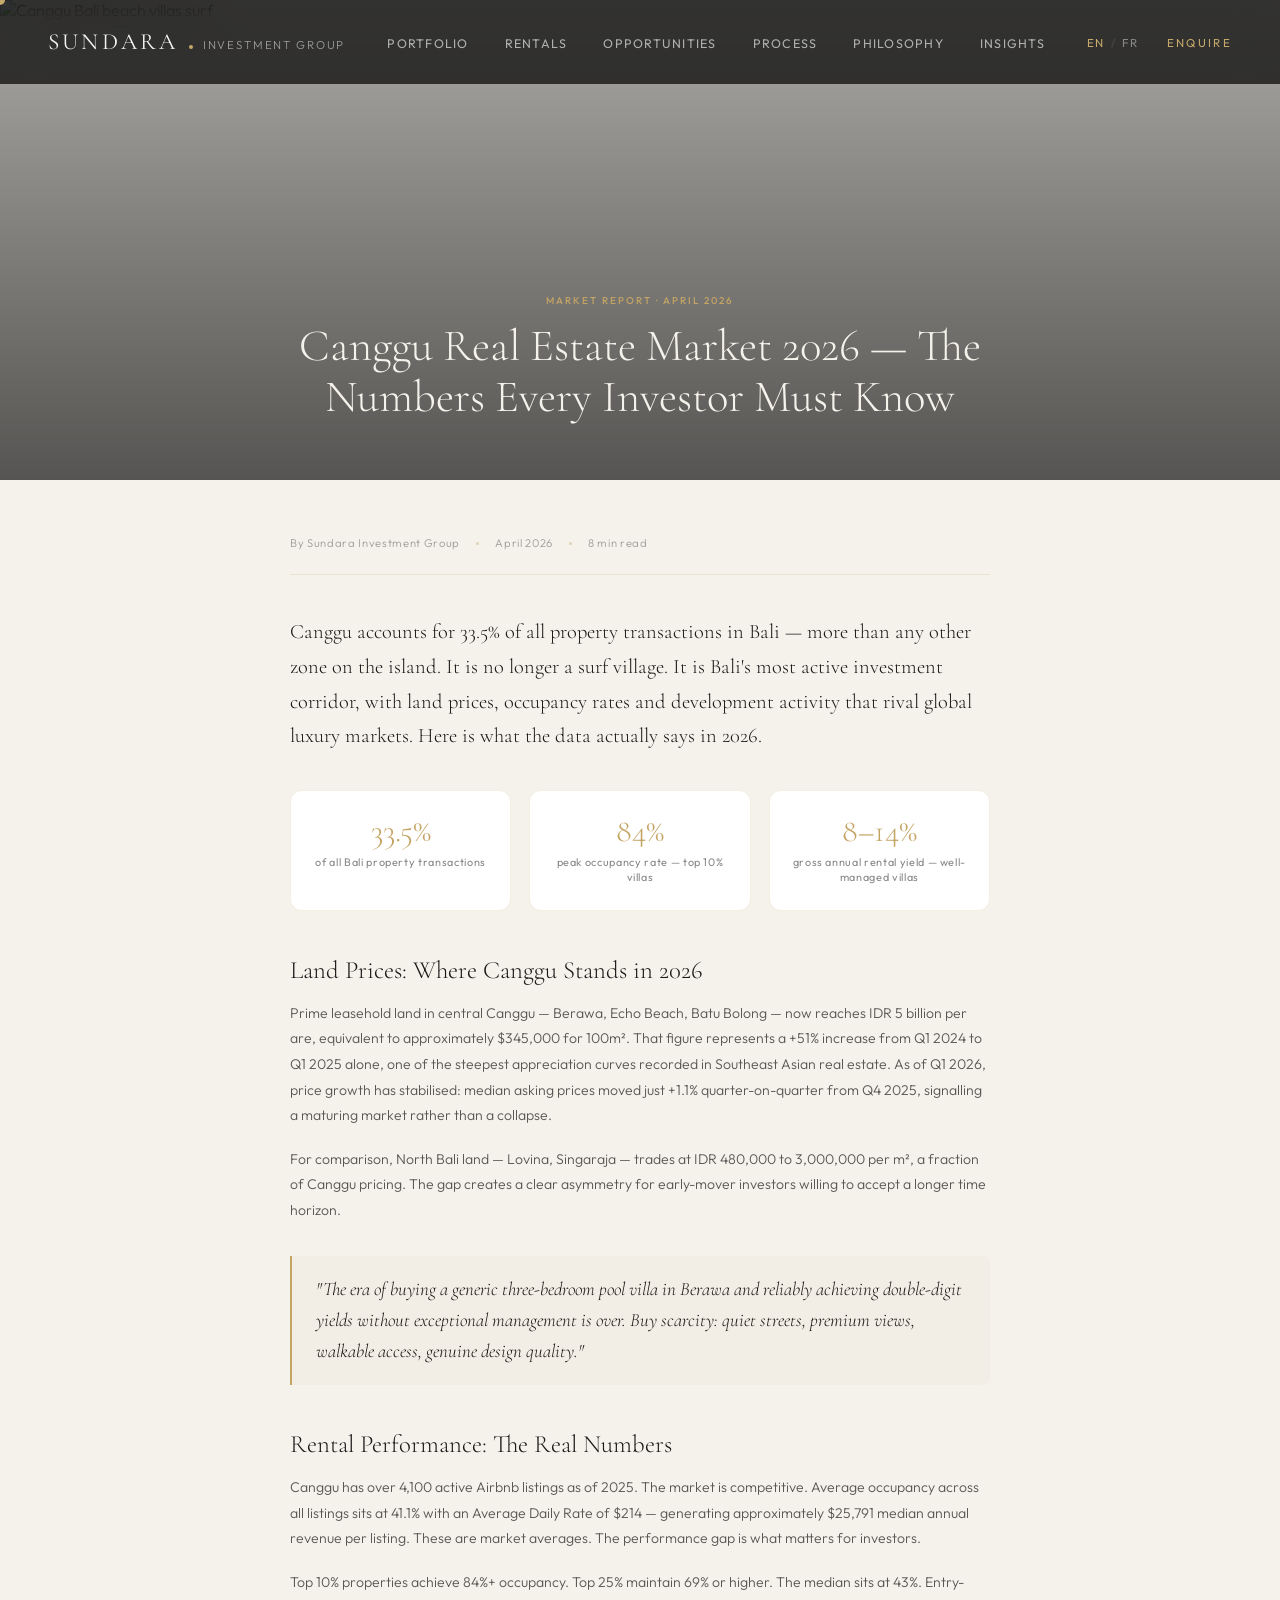
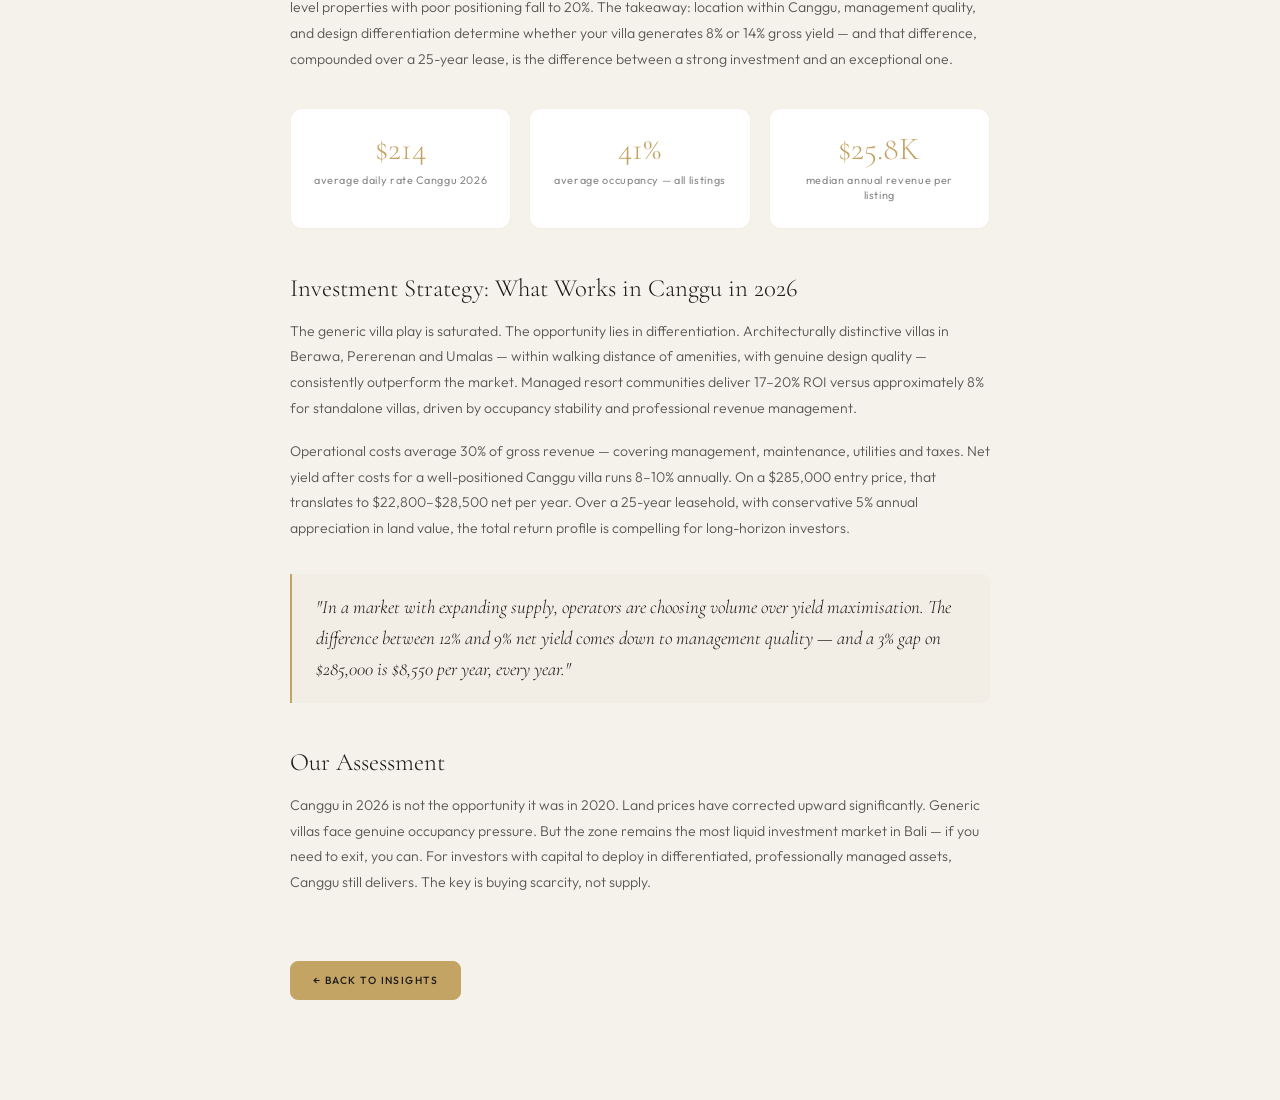
==== blog-canggu-2026.html @ 7e5488ad "feat(blog): add full Canggu 2026 article with real market data, stats and bilingual content" ====
<!DOCTYPE html>
<html lang="en">
<head>
  <meta charset="UTF-8"/>
  <meta name="viewport" content="width=device-width, initial-scale=1.0"/>
  <title>Canggu Real Estate Market 2026 — Sundara Investment Group</title>
  <meta name="description" content="Complete market analysis of Canggu real estate in 2026. Land prices, rental yields, occupancy rates and investment strategy for the most active corridor in Bali."/>
  <meta name="robots" content="index, follow"/>
  <meta property="og:title" content="Canggu Real Estate Market 2026 — Sundara Investment Group"/>
  <meta property="og:description" content="Complete market analysis of Canggu real estate in 2026. Land prices, rental yields, occupancy rates and investment strategy for the most active corridor in Bali."/>
  <meta property="og:type" content="article"/>
  <link rel="preconnect" href="https://fonts.googleapis.com"/>
  <link rel="preconnect" href="https://fonts.gstatic.com" crossorigin/>
  <link href="https://fonts.googleapis.com/css2?family=Cormorant+Garamond:ital,wght@0,300;0,400;0,500;1,300;1,400;1,500&family=Outfit:wght@300;400;500;600&display=swap" rel="stylesheet"/>
  <link rel="stylesheet" href="css/styles.css"/>
  <style>
body { background: #f5f2ec; }
.art-hero { position: relative; height: 480px; overflow: hidden; }
.art-hero img { width: 100%; height: 100%; object-fit: cover; object-position: center 40%; display: block; }
.art-hero-overlay { position: absolute; inset: 0; background: linear-gradient(to bottom, rgba(0,0,0,0.3) 0%, rgba(0,0,0,0.65) 100%); }
.art-hero-content { position: absolute; inset: 0; display: flex; flex-direction: column; align-items: center; justify-content: flex-end; text-align: center; padding: 0 40px 56px; }
.art-tag { font-family: 'Outfit', sans-serif; font-size: 0.62rem; font-weight: 500; letter-spacing: 0.2em; text-transform: uppercase; color: #c4a464; margin-bottom: 14px; }
.art-hero-title { font-family: 'Cormorant Garamond', serif; font-size: clamp(1.8rem, 4vw, 2.8rem); font-weight: 300; color: #f5f2ec; line-height: 1.15; max-width: 800px; }
.art-body { max-width: 780px; margin: 0 auto; padding: 56px 40px 100px; }
.art-meta { display: flex; align-items: center; gap: 16px; margin-bottom: 40px; padding-bottom: 24px; border-bottom: 1px solid rgba(196,164,100,0.2); }
.art-meta span { font-family: 'Outfit', sans-serif; font-size: 0.7rem; color: rgba(26,26,24,0.4); letter-spacing: 0.06em; }
.art-meta i { width: 3px; height: 3px; border-radius: 50%; background: rgba(196,164,100,0.4); display: inline-block; }
.art-intro { font-family: 'Cormorant Garamond', serif; font-size: 1.28rem; font-weight: 300; color: #1a1a18; line-height: 1.7; margin-bottom: 36px; }
.art-h2 { font-family: 'Cormorant Garamond', serif; font-size: 1.55rem; font-weight: 300; color: #1a1a18; margin: 44px 0 16px; }
.art-p { font-family: 'Outfit', sans-serif; font-size: 0.88rem; font-weight: 300; color: rgba(26,26,24,0.72); line-height: 1.82; margin-bottom: 18px; }
.art-stats { display: grid; grid-template-columns: repeat(3, 1fr); gap: 18px; margin: 36px 0; }
.art-stat { background: #fff; border: 1px solid rgba(196,164,100,0.18); border-radius: 12px; padding: 24px 20px; text-align: center; }
.art-stat-num { font-family: 'Cormorant Garamond', serif; font-size: 2rem; font-weight: 300; color: #c4a464; line-height: 1; margin-bottom: 8px; }
.art-stat-label { font-family: 'Outfit', sans-serif; font-size: 0.68rem; font-weight: 400; color: rgba(26,26,24,0.52); letter-spacing: 0.06em; line-height: 1.4; }
.art-quote { border-left: 2px solid #c4a464; padding: 18px 24px; margin: 32px 0; background: rgba(196,164,100,0.05); border-radius: 0 8px 8px 0; }
.art-quote p { font-family: 'Cormorant Garamond', serif; font-size: 1.18rem; font-weight: 300; font-style: italic; color: #1a1a18; line-height: 1.65; margin: 0; }
.art-back { display: inline-flex; align-items: center; gap: 6px; font-family: 'Outfit', sans-serif; font-size: 0.65rem; font-weight: 500; letter-spacing: 0.14em; text-transform: uppercase; color: #1a1a18; background: #c4a464; border: 1.5px solid #c4a464; border-radius: 8px; padding: 12px 22px; text-decoration: none; margin-top: 48px; transition: background 0.28s ease, color 0.28s ease; }
.art-back:hover { background: transparent; color: #c4a464; }
@media (max-width: 640px) {
  .art-hero { height: 360px; }
  .art-body { padding: 36px 20px 80px; }
  .art-stats { grid-template-columns: 1fr; gap: 12px; }
  .art-hero-content { padding: 0 20px 36px; }
}
  </style>
</head>
<body>

<!-- ─── CUSTOM CURSOR ─── -->
<div id="cursor"></div>

<!-- ─── LOADING ─── -->
<div class="vd-loading" id="vdLoading">
  <span class="vd-loading-text">SUNDARA</span>
</div>

<!-- ─── MOBILE MENU ─── -->
<div id="mobile-menu" style="
  display: none;
  position: fixed;
  inset: 0;
  width: 100%;
  height: 100%;
  background: #0d0d0d;
  z-index: 999;
  flex-direction: column;
  justify-content: center;
  align-items: flex-start;
  padding: 40px 32px 48px;
  overflow-y: auto;
">

  <!-- CLOSE BUTTON — top right, always visible -->
  <button onclick="closeMobileMenu()" style="position:fixed;top:18px;right:18px;width:38px;height:38px;border-radius:50%;background:rgba(198,169,107,0.15);border:1px solid rgba(198,169,107,0.4);color:#C6A96B;font-size:20px;cursor:pointer;z-index:1001;display:flex;align-items:center;justify-content:center;">×</button>

  <!-- NAV LINKS -->
  <nav style="
    display: flex;
    flex-direction: column;
    width: 100%;
    margin-top: 40px;
    margin-bottom: 40px;
    gap: 0;
  ">
    <a href="rentals.html" onclick="closeMobileMenu()" style="
      font-family: 'Cormorant Garamond', serif;
      font-size: 28px;
      font-weight: 300;
      color: #F5F5F5;
      text-decoration: none;
      padding: 16px 0;
      border-bottom: 1px solid rgba(255,255,255,0.07);
      display: block;
      transition: color 0.3s, padding-left 0.3s;
    " onmouseover="this.style.color='#C6A96B';this.style.paddingLeft='8px'"
       onmouseout="this.style.color='#F5F5F5';this.style.paddingLeft='0'">
      <span class="lang-en-inline">Portfolio</span><span class="lang-fr-inline">Portfolio</span>
    </a>
    <a href="rentals.html" onclick="closeMobileMenu()" style="font-family:'Cormorant Garamond',serif;font-size:26px;font-weight:300;color:#F5F5F5;text-decoration:none;padding:14px 0;border-bottom:1px solid rgba(255,255,255,0.07);display:block;">
      <span class="lang-en-inline">Rentals</span>
      <span class="lang-fr-inline">Locations</span>
    </a>
    <a href="index.html#why-bali" onclick="closeMobileMenu()" style="
      font-family: 'Cormorant Garamond', serif;
      font-size: 28px;
      font-weight: 300;
      color: #F5F5F5;
      text-decoration: none;
      padding: 16px 0;
      border-bottom: 1px solid rgba(255,255,255,0.07);
      display: block;
    "><span class="lang-en-inline">Opportunities</span><span class="lang-fr-inline">Opportunités</span></a>
    <a href="index.html#process" onclick="closeMobileMenu()" style="
      font-family: 'Cormorant Garamond', serif;
      font-size: 28px;
      font-weight: 300;
      color: #F5F5F5;
      text-decoration: none;
      padding: 16px 0;
      border-bottom: 1px solid rgba(255,255,255,0.07);
      display: block;
    "><span class="lang-en-inline">Process</span><span class="lang-fr-inline">Processus</span></a>
    <a href="index.html#positioning" onclick="closeMobileMenu()" style="
      font-family: 'Cormorant Garamond', serif;
      font-size: 28px;
      font-weight: 300;
      color: #F5F5F5;
      text-decoration: none;
      padding: 16px 0;
      border-bottom: 1px solid rgba(255,255,255,0.07);
      display: block;
    "><span class="lang-en-inline">Philosophy</span><span class="lang-fr-inline">Philosophie</span></a>
    <a href="blog.html" onclick="closeMobileMenu()" style="font-family:'Cormorant Garamond',serif;font-size:28px;font-weight:300;color:#F5F5F5;text-decoration:none;padding:16px 0;border-bottom:1px solid rgba(255,255,255,0.07);display:block;">
      <span class="lang-en-inline">Insights</span>
      <span class="lang-fr-inline">Insights</span>
    </a>
  </nav>

  <!-- LANG TOGGLE -->
  <div style="
    display: flex;
    align-items: center;
    gap: 16px;
    margin-bottom: 28px;
  ">
    <button onclick="setLang('en'); closeMobileMenu();" style="
      background: none;
      border: none;
      font-family: 'Outfit', sans-serif;
      font-size: 11px;
      font-weight: 500;
      letter-spacing: 0.2em;
      text-transform: uppercase;
      color: #C6A96B;
      cursor: pointer;
      padding: 4px 0;
    ">EN</button>
    <span style="color:rgba(255,255,255,0.15);font-size:11px">/</span>
    <button onclick="setLang('fr'); closeMobileMenu();" style="
      background: none;
      border: none;
      font-family: 'Outfit', sans-serif;
      font-size: 11px;
      font-weight: 500;
      letter-spacing: 0.2em;
      text-transform: uppercase;
      color: rgba(255,255,255,0.35);
      cursor: pointer;
      padding: 4px 0;
    ">FR</button>
  </div>

  <!-- ENQUIRE CTA -->
  <a href="contact.html" onclick="closeMobileMenu()" style="
    display: inline-block;
    font-family: 'Outfit', sans-serif;
    font-size: 10px;
    font-weight: 500;
    letter-spacing: 0.22em;
    text-transform: uppercase;
    color: #131313;
    background: #C6A96B;
    padding: 15px 32px;
    text-decoration: none;
    border-radius: 6px;
    transition: background 0.3s;
  "><span class="lang-en-inline">Enquire →</span><span class="lang-fr-inline">Contact →</span></a>

</div>

<!-- ═══════════════════════════════════════
   NAV
═══════════════════════════════════════ -->
<header id="nav" role="banner">
  <div class="container">
    <div class="nav-inner">
      <!-- Logo -->
      <a href="index.html" class="nav-logo" aria-label="Sundara Investment Group">
        <span class="nav-logo-name">SUNDARA</span>
        <span class="nav-logo-dot" aria-hidden="true"></span>
        <span class="nav-logo-sub">Investment Group</span>
      </a>

      <!-- Center links -->
      <ul class="nav-links" role="list">
        <li><a href="rentals.html"><span class="lang-en-inline">Portfolio</span><span class="lang-fr-inline">Portfolio</span></a></li>
        <li><a href="rentals.html"><span class="lang-en-inline">Rentals</span><span class="lang-fr-inline">Locations</span></a></li>
        <li><a href="index.html#why-bali"><span class="lang-en-inline">Opportunities</span><span class="lang-fr-inline">Opportunités</span></a></li>
        <li><a href="index.html#process"><span class="lang-en-inline">Process</span><span class="lang-fr-inline">Processus</span></a></li>
        <li><a href="index.html#positioning"><span class="lang-en-inline">Philosophy</span><span class="lang-fr-inline">Philosophie</span></a></li>
        <li><a href="blog.html"><span class="lang-en-inline">Insights</span><span class="lang-fr-inline">Insights</span></a></li>
      </ul>

      <!-- Right side -->
      <div class="nav-right">
        <button class="nav-lang" id="langToggle" onclick="toggleLang()" aria-label="Toggle language">
          <span class="active-lang" id="langEN">EN</span>
          <span style="opacity:0.3">/</span>
          <span id="langFR">FR</span>
        </button>
        <a href="contact.html" class="nav-cta">
          <span class="lang-en-inline">Enquire</span>
          <span class="lang-fr-inline">Contact</span>
        </a>
        <button class="nav-hamburger" id="hamburger" onclick="openMobileMenu()" aria-label="Open menu" aria-expanded="false">
          <span></span><span></span><span></span>
        </button>
      </div>
    </div>
  </div>
</header>

<!-- ─── ARTICLE CONTENT ─── -->
<div class="art-hero">
  <img src="https://images.unsplash.com/photo-1555400038-63f5ba517a47?w=1400&q=85" alt="Canggu Bali beach villas surf" loading="eager">
  <div class="art-hero-overlay"></div>
  <div class="art-hero-content">
    <p class="art-tag"><span class="lang-en-inline">Market Report · April 2026</span><span class="lang-fr-inline">Rapport de Marché · Avril 2026</span></p>
    <h1 class="art-hero-title">
      <span class="lang-en-inline">Canggu Real Estate Market 2026 — The Numbers Every Investor Must Know</span>
      <span class="lang-fr-inline">Marché Immobilier de Canggu 2026 — Les Chiffres Clés pour Investir</span>
    </h1>
  </div>
</div>

<div class="art-body">

  <div class="art-meta">
    <span><span class="lang-en-inline">By Sundara Investment Group</span><span class="lang-fr-inline">Par Sundara Investment Group</span></span>
    <i></i>
    <span><span class="lang-en-inline">April 2026</span><span class="lang-fr-inline">Avril 2026</span></span>
    <i></i>
    <span><span class="lang-en-inline">8 min read</span><span class="lang-fr-inline">8 min de lecture</span></span>
  </div>

  <p class="art-intro">
    <span class="lang-en-inline">Canggu accounts for 33.5% of all property transactions in Bali — more than any other zone on the island. It is no longer a surf village. It is Bali's most active investment corridor, with land prices, occupancy rates and development activity that rival global luxury markets. Here is what the data actually says in 2026.</span>
    <span class="lang-fr-inline">Canggu concentre 33,5% de toutes les transactions immobilières de Bali — plus que toute autre zone de l'île. Ce n'est plus un village de surf. C'est le corridor d'investissement le plus actif de Bali, avec des prix fonciers, des taux d'occupation et une activité de développement qui rivalisent avec les marchés de luxe mondiaux. Voici ce que les données disent réellement en 2026.</span>
  </p>

  <div class="art-stats">
    <div class="art-stat">
      <div class="art-stat-num">33.5%</div>
      <div class="art-stat-label"><span class="lang-en-inline">of all Bali property transactions</span><span class="lang-fr-inline">de toutes les transactions immobilières de Bali</span></div>
    </div>
    <div class="art-stat">
      <div class="art-stat-num">84%</div>
      <div class="art-stat-label"><span class="lang-en-inline">peak occupancy rate — top 10% villas</span><span class="lang-fr-inline">taux d'occupation — top 10% des villas</span></div>
    </div>
    <div class="art-stat">
      <div class="art-stat-num">8–14%</div>
      <div class="art-stat-label"><span class="lang-en-inline">gross annual rental yield — well-managed villas</span><span class="lang-fr-inline">rendement locatif brut annuel — villas bien gérées</span></div>
    </div>
  </div>

  <h2 class="art-h2"><span class="lang-en-inline">Land Prices: Where Canggu Stands in 2026</span><span class="lang-fr-inline">Prix Fonciers : Où en Est Canggu en 2026</span></h2>
  <p class="art-p">
    <span class="lang-en-inline">Prime leasehold land in central Canggu — Berawa, Echo Beach, Batu Bolong — now reaches IDR 5 billion per are, equivalent to approximately $345,000 for 100m². That figure represents a +51% increase from Q1 2024 to Q1 2025 alone, one of the steepest appreciation curves recorded in Southeast Asian real estate. As of Q1 2026, price growth has stabilised: median asking prices moved just +1.1% quarter-on-quarter from Q4 2025, signalling a maturing market rather than a collapse.</span>
    <span class="lang-fr-inline">Les terrains leasehold premium au cœur de Canggu — Berawa, Echo Beach, Batu Bolong — atteignent désormais 5 milliards IDR par are, soit environ 345 000$ pour 100m². Ce chiffre représente une hausse de +51% entre le T1 2024 et le T1 2025, l'une des courbes d'appréciation les plus marquées d'Asie du Sud-Est. Au T1 2026, la croissance s'est stabilisée : les prix affichés n'ont progressé que de +1,1% d'un trimestre à l'autre, signal d'un marché en phase de maturité plutôt qu'en effondrement.</span>
  </p>
  <p class="art-p">
    <span class="lang-en-inline">For comparison, North Bali land — Lovina, Singaraja — trades at IDR 480,000 to 3,000,000 per m², a fraction of Canggu pricing. The gap creates a clear asymmetry for early-mover investors willing to accept a longer time horizon.</span>
    <span class="lang-fr-inline">À titre de comparaison, les terrains au nord de Bali — Lovina, Singaraja — se négocient entre 480 000 et 3 000 000 IDR par m², une fraction des prix de Canggu. Cet écart crée une asymétrie claire pour les investisseurs early-mover acceptant un horizon plus long.</span>
  </p>

  <div class="art-quote">
    <p><span class="lang-en-inline">"The era of buying a generic three-bedroom pool villa in Berawa and reliably achieving double-digit yields without exceptional management is over. Buy scarcity: quiet streets, premium views, walkable access, genuine design quality."</span><span class="lang-fr-inline">« L'ère où l'on achetait une villa générique à Berawa en espérant un rendement à deux chiffres sans gestion exceptionnelle est révolue. Achetez la rareté : rues calmes, vues premium, accès à pied aux commodités, qualité architecturale authentique. »</span></p>
  </div>

  <h2 class="art-h2"><span class="lang-en-inline">Rental Performance: The Real Numbers</span><span class="lang-fr-inline">Performance Locative : Les Vrais Chiffres</span></h2>
  <p class="art-p">
    <span class="lang-en-inline">Canggu has over 4,100 active Airbnb listings as of 2025. The market is competitive. Average occupancy across all listings sits at 41.1% with an Average Daily Rate of $214 — generating approximately $25,791 median annual revenue per listing. These are market averages. The performance gap is what matters for investors.</span>
    <span class="lang-fr-inline">Canggu compte plus de 4 100 annonces Airbnb actives en 2025. Le marché est compétitif. L'occupation moyenne toutes annonces confondues est de 41,1% avec un ADR de 214$ — soit environ 25 791$ de revenu annuel médian par annonce. Ce sont des moyennes. L'écart de performance est ce qui compte vraiment pour l'investisseur.</span>
  </p>
  <p class="art-p">
    <span class="lang-en-inline">Top 10% properties achieve 84%+ occupancy. Top 25% maintain 69% or higher. The median sits at 43%. Entry-level properties with poor positioning fall to 20%. The takeaway: location within Canggu, management quality, and design differentiation determine whether your villa generates 8% or 14% gross yield — and that difference, compounded over a 25-year lease, is the difference between a strong investment and an exceptional one.</span>
    <span class="lang-fr-inline">Les 10% meilleurs biens atteignent 84%+ d'occupation. Les 25% meilleurs maintiennent 69% ou plus. La médiane est à 43%. Les biens mal positionnés tombent à 20%. La conclusion : l'emplacement au sein de Canggu, la qualité de gestion et la différenciation architecturale déterminent si votre villa génère 8% ou 14% de rendement brut — et cet écart, capitalisé sur 25 ans, est la différence entre un bon investissement et un investissement exceptionnel.</span>
  </p>

  <div class="art-stats">
    <div class="art-stat">
      <div class="art-stat-num">$214</div>
      <div class="art-stat-label"><span class="lang-en-inline">average daily rate Canggu 2026</span><span class="lang-fr-inline">tarif journalier moyen Canggu 2026</span></div>
    </div>
    <div class="art-stat">
      <div class="art-stat-num">41%</div>
      <div class="art-stat-label"><span class="lang-en-inline">average occupancy — all listings</span><span class="lang-fr-inline">occupation moyenne — toutes annonces</span></div>
    </div>
    <div class="art-stat">
      <div class="art-stat-num">$25.8K</div>
      <div class="art-stat-label"><span class="lang-en-inline">median annual revenue per listing</span><span class="lang-fr-inline">revenu annuel médian par annonce</span></div>
    </div>
  </div>

  <h2 class="art-h2"><span class="lang-en-inline">Investment Strategy: What Works in Canggu in 2026</span><span class="lang-fr-inline">Stratégie d'Investissement : Ce Qui Fonctionne à Canggu en 2026</span></h2>
  <p class="art-p">
    <span class="lang-en-inline">The generic villa play is saturated. The opportunity lies in differentiation. Architecturally distinctive villas in Berawa, Pererenan and Umalas — within walking distance of amenities, with genuine design quality — consistently outperform the market. Managed resort communities deliver 17–20% ROI versus approximately 8% for standalone villas, driven by occupancy stability and professional revenue management.</span>
    <span class="lang-fr-inline">Le modèle de la villa générique est saturé. L'opportunité réside dans la différenciation. Les villas architecturalement distinctives à Berawa, Pererenan et Umalas — à pied des commodités, avec une vraie qualité de design — surperforment systématiquement le marché. Les communautés de villas gérées délivrent 17 à 20% de ROI contre environ 8% pour les villas isolées, grâce à la stabilité d'occupation et à la gestion professionnelle des revenus.</span>
  </p>
  <p class="art-p">
    <span class="lang-en-inline">Operational costs average 30% of gross revenue — covering management, maintenance, utilities and taxes. Net yield after costs for a well-positioned Canggu villa runs 8–10% annually. On a $285,000 entry price, that translates to $22,800–$28,500 net per year. Over a 25-year leasehold, with conservative 5% annual appreciation in land value, the total return profile is compelling for long-horizon investors.</span>
    <span class="lang-fr-inline">Les coûts opérationnels représentent en moyenne 30% du revenu brut — gestion, entretien, charges et taxes inclus. Le rendement net après charges pour une villa bien positionnée à Canggu est de 8 à 10% par an. Sur un prix d'entrée de 285 000$, cela représente 22 800 à 28 500$ nets par an. Sur 25 ans de leasehold, avec une appréciation foncière conservatrice de 5% par an, le profil de rendement total est convaincant pour les investisseurs à horizon long.</span>
  </p>

  <div class="art-quote">
    <p><span class="lang-en-inline">"In a market with expanding supply, operators are choosing volume over yield maximisation. The difference between 12% and 9% net yield comes down to management quality — and a 3% gap on $285,000 is $8,550 per year, every year."</span><span class="lang-fr-inline">« Dans un marché à l'offre croissante, les opérateurs privilégient le volume à l'optimisation du rendement. La différence entre 12% et 9% de rendement net se résume à la qualité de gestion — et un écart de 3% sur 285 000$ représente 8 550$ par an, chaque année. »</span></p>
  </div>

  <h2 class="art-h2"><span class="lang-en-inline">Our Assessment</span><span class="lang-fr-inline">Notre Évaluation</span></h2>
  <p class="art-p">
    <span class="lang-en-inline">Canggu in 2026 is not the opportunity it was in 2020. Land prices have corrected upward significantly. Generic villas face genuine occupancy pressure. But the zone remains the most liquid investment market in Bali — if you need to exit, you can. For investors with capital to deploy in differentiated, professionally managed assets, Canggu still delivers. The key is buying scarcity, not supply.</span>
    <span class="lang-fr-inline">Canggu en 2026 n'est plus l'opportunité qu'elle était en 2020. Les prix fonciers ont fortement corrigé à la hausse. Les villas génériques font face à une vraie pression sur l'occupation. But la zone reste le marché d'investissement le plus liquide de Bali — si vous devez sortir, vous le pouvez. Pour les investisseurs disposant de capitaux à déployer dans des actifs différenciés et professionnellement gérés, Canggu délivre encore. La clé est d'acheter la rareté, pas l'offre.</span>
  </p>

  <a href="blog.html" class="art-back">
    <span class="lang-en-inline">← Back to Insights</span>
    <span class="lang-fr-inline">← Retour aux Insights</span>
  </a>

</div>

<script src="js/lang.js"></script>
<script src="js/animations.js"></script>
<script>
  (function () {
    var loading = document.getElementById('vdLoading');
    setTimeout(function () {
      loading.classList.add('hidden');
      setTimeout(function () { loading.style.display = 'none'; }, 500);
    }, 300);
  })();
</script>

</body>
</html>
---- css/styles.css ----
/* ─── MOBILE OVERFLOW LOCK ─── */
html, body {
  overflow-x: hidden;
  max-width: 100%;
}

* {
  box-sizing: border-box;
}

/* ─── RESET & BASE ─── */
*, *::before, *::after { box-sizing: border-box; margin: 0; padding: 0; }

:root {
  --bg:         #FAFAF8;
  --text:       #1A1A1A;
  --text-sec:   #6B6B6B;
  --gold:       #C6A96B;
  --gold-dim:   rgba(198,169,107,0.12);
  --gold-dim2:  rgba(198,169,107,0.25);
  --surface:    #F2F0EC;
  --dark:       #131313;
  --dark-deep:  #0E0E0E;
  --white:      #F5F5F5;
  --font-serif: 'Cormorant Garamond', Georgia, serif;
  --font-sans:  'Outfit', system-ui, sans-serif;
}

html { scroll-behavior: smooth; }

body {
  background: var(--bg);
  color: var(--text);
  font-family: var(--font-sans);
  font-weight: 300;
  cursor: none;
  overflow-x: hidden;
}

/* ─── CUSTOM CURSOR ─── */
#cursor {
  position: fixed;
  top: 0; left: 0;
  width: 10px; height: 10px;
  background: var(--gold);
  border-radius: 50%;
  pointer-events: none;
  z-index: 9999;
  transform: translate(-50%,-50%);
  transition: transform 0.15s ease, width 0.25s ease, height 0.25s ease, opacity 0.25s ease;
  mix-blend-mode: normal;
}
#cursor.expand { width: 40px; height: 40px; opacity: 0.3; }
@media (hover: none), (pointer: coarse) {
  #cursor { display: none; }
  body { cursor: auto; }
}

/* ─── TYPOGRAPHY SCALE ─── */
.eyebrow {
  font-family: var(--font-sans);
  font-weight: 400;
  font-size: 0.72rem;
  letter-spacing: 0.25em;
  text-transform: uppercase;
  color: var(--gold);
}

.display-hero {
  font-family: var(--font-serif);
  font-weight: 300;
  font-size: clamp(52px, 8vw, 108px);
  line-height: 1.0;
  letter-spacing: -0.02em;
}

.display-lg {
  font-family: var(--font-serif);
  font-weight: 300;
  font-size: clamp(36px, 5vw, 72px);
  line-height: 1.1;
  letter-spacing: -0.01em;
}

.display-md {
  font-family: var(--font-serif);
  font-weight: 300;
  font-size: clamp(28px, 3.5vw, 52px);
  line-height: 1.15;
  letter-spacing: -0.01em;
}

.body-lg  { font-size: 1rem;   font-weight: 300; line-height: 1.7; }
.body-md  { font-size: 0.9rem; font-weight: 300; line-height: 1.7; }
.body-sm  { font-size: 0.8rem; font-weight: 300; line-height: 1.6; color: var(--text-sec); }
.label-sm { font-size: 0.72rem; font-weight: 400; letter-spacing: 0.12em; }

/* ─── SCROLL REVEAL ─── */
.reveal {
  opacity: 0;
  transform: translateY(32px);
  transition: opacity 0.8s cubic-bezier(0.22,1,0.36,1), transform 0.8s cubic-bezier(0.22,1,0.36,1);
}
.reveal.visible { opacity: 1; transform: translateY(0); }

/* Directional variants */
.reveal-left {
  opacity: 0;
  transform: translateX(-30px);
  transition: opacity 0.85s cubic-bezier(0.22,1,0.36,1), transform 0.85s cubic-bezier(0.22,1,0.36,1);
}
.reveal-left.visible { opacity: 1; transform: translateX(0); }

.reveal-right {
  opacity: 0;
  transform: translateX(40px);
  transition: opacity 0.85s cubic-bezier(0.22,1,0.36,1), transform 0.85s cubic-bezier(0.22,1,0.36,1);
}
.reveal-right.visible { opacity: 1; transform: translateX(0); }

.reveal-d1 { transition-delay: 0.1s; }
.reveal-d2 { transition-delay: 0.2s; }
.reveal-d3 { transition-delay: 0.3s; }
.reveal-d4 { transition-delay: 0.4s; }
.reveal-d5 { transition-delay: 0.5s; }

/* ─── LAYOUT UTILS ─── */
.container {
  width: 100%;
  max-width: 1360px;
  margin: 0 auto;
  padding: 0 48px;
}
@media (max-width: 768px) { .container { padding: 0 24px; } }

section { position: relative; }

/* ═══════════════════════════════════════════
   1. NAV
═══════════════════════════════════════════ */
#nav {
  position: fixed;
  top: 0; left: 0; right: 0;
  z-index: 1000;
  padding: 28px 0;
  background: rgba(11,11,11,0.75);
  backdrop-filter: blur(20px);
  -webkit-backdrop-filter: blur(20px);
  transition: padding 0.4s ease, background 0.4s ease, backdrop-filter 0.4s ease;
}
#nav.scrolled {
  padding: 16px 0;
  background: rgba(11,11,11,0.92);
  backdrop-filter: blur(24px);
  -webkit-backdrop-filter: blur(24px);
}
.nav-inner {
  display: flex;
  align-items: center;
  justify-content: space-between;
  gap: 40px;
}
.nav-logo {
  display: flex;
  align-items: baseline;
  gap: 10px;
  text-decoration: none;
  flex-shrink: 0;
}
.nav-logo-name {
  font-family: var(--font-serif);
  font-size: 1.45rem;
  font-weight: 400;
  letter-spacing: 0.14em;
  color: var(--white);
}
.nav-logo-dot {
  width: 4px; height: 4px;
  background: var(--gold);
  border-radius: 50%;
  flex-shrink: 0;
  margin-bottom: 3px;
}
.nav-logo-sub {
  font-family: var(--font-sans);
  font-weight: 300;
  font-size: 0.72rem;
  letter-spacing: 0.16em;
  color: rgba(245,245,245,0.55);
  text-transform: uppercase;
}
.nav-links {
  display: flex;
  align-items: center;
  gap: 36px;
  list-style: none;
}
.nav-links a {
  font-family: var(--font-sans);
  font-weight: 400;
  font-size: 0.78rem;
  letter-spacing: 0.1em;
  text-transform: uppercase;
  color: rgba(245,245,245,0.65);
  text-decoration: none;
  transition: color 0.25s ease;
  white-space: nowrap;
}
.nav-links a:hover { color: var(--white); }
.nav-right {
  display: flex;
  align-items: center;
  gap: 28px;
  flex-shrink: 0;
}
.nav-lang {
  font-family: var(--font-sans);
  font-size: 0.72rem;
  font-weight: 400;
  letter-spacing: 0.12em;
  color: rgba(245,245,245,0.45);
  text-transform: uppercase;
  cursor: pointer;
  background: none;
  border: none;
  transition: color 0.25s;
  display: flex;
  align-items: center;
  gap: 6px;
}
.nav-lang:hover { color: var(--white); }
.nav-lang span.active-lang { color: var(--gold); }
.nav-cta {
  font-family: var(--font-sans);
  font-weight: 400;
  font-size: 0.72rem;
  letter-spacing: 0.2em;
  text-transform: uppercase;
  color: var(--gold);
  text-decoration: none;
  border-radius: 12px;
  transition: opacity 0.25s;
}
.nav-cta:hover { opacity: 0.7; }

/* Hamburger */
.nav-hamburger {
  display: none;
  flex-direction: column;
  gap: 5px;
  background: none;
  border: none;
  cursor: pointer;
  padding: 4px;
}
.nav-hamburger span {
  display: block;
  width: 24px; height: 1px;
  background: var(--white);
  transition: transform 0.3s ease, opacity 0.3s ease;
}
.nav-hamburger.open span:nth-child(1) { transform: translateY(6px) rotate(45deg); }
.nav-hamburger.open span:nth-child(2) { opacity: 0; }
.nav-hamburger.open span:nth-child(3) { transform: translateY(-6px) rotate(-45deg); }

/* Mobile menu */
.nav-mobile {
  display: none;
  position: fixed;
  top: 0; left: 0; right: 0; bottom: 0;
  background: rgba(13,13,13,0.97);
  backdrop-filter: blur(20px);
  z-index: 999;
  flex-direction: column;
  align-items: flex-start;
  justify-content: center;
  padding: 80px 40px;
  gap: 36px;
  opacity: 0;
  pointer-events: none;
  transition: opacity 0.35s ease;
}
.nav-mobile.open { display: flex; opacity: 1; pointer-events: all; }
.nav-mobile a {
  font-family: var(--font-serif);
  font-size: 2.4rem;
  font-weight: 300;
  color: var(--white);
  text-decoration: none;
  letter-spacing: -0.01em;
  transition: color 0.25s;
}
.nav-mobile a:hover { color: var(--gold); }

@media (max-width: 960px) {
  .nav-links { display: none; }
  .nav-lang  { display: none; }
  .nav-hamburger { display: flex; }
  .nav-cta { display: none; }
}

/* ═══════════════════════════════════════════
   2. HERO
═══════════════════════════════════════════ */
#hero {
  position: relative;
  width: 100%;
  height: 100vh;
  min-height: 600px;
  overflow: hidden;
}
.hero-bg {
  position: absolute;
  inset: 0;
  background-image: url('https://images.unsplash.com/photo-1537953773345-d172ccf13cf1?w=1920&q=80');
  background-size: cover;
  background-position: center center;
  will-change: transform;
}
.hero-overlay {
  position: absolute;
  inset: 0;
  background: linear-gradient(
    180deg,
    rgba(12,12,12,0.16) 0%,
    rgba(12,12,12,0.34) 30%,
    rgba(12,12,12,0.68) 68%,
    rgba(12,12,12,0.9) 100%
  );
}
.hero-shell {
  position: relative;
  z-index: 2;
  min-height: 100vh;
  display: flex;
  align-items: center;
}
.hero-content {
  position: relative;
  max-width: 640px;
  padding-top: 88px;
  color: var(--white);
}
.hero-label,
.hero-title,
.hero-subtext,
.hero-actions {
  opacity: 0;
  transform: translateY(26px);
  animation: heroFadeUp 0.95s cubic-bezier(0.22,1,0.36,1) forwards;
}
.hero-label {
  margin-bottom: 24px;
  font-family: var(--font-sans);
  font-size: 0.72rem;
  font-weight: 400;
  letter-spacing: 0.3em;
  text-transform: uppercase;
  color: var(--gold);
  animation-delay: 0.08s;
}
.hero-title {
  margin: 0;
  font-family: var(--font-serif);
  font-size: clamp(3.6rem, 7vw, 6.6rem);
  font-weight: 300;
  line-height: 0.94;
  letter-spacing: -0.03em;
  color: var(--white);
  animation-delay: 0.18s;
}
.hero-subtext {
  max-width: 500px;
  margin-top: 18px;
  font-size: 1.08rem;
  font-weight: 400;
  line-height: 1.75;
  color: rgba(245,245,245,0.9);
  animation-delay: 0.3s;
}
.hero-kpi {
  max-width: 560px;
  margin-top: 14px;
  font-size: 0.8rem;
  font-weight: 300;
  line-height: 1.7;
  letter-spacing: 0.14em;
  text-transform: none;
  color: rgba(245,245,245,0.8);
  opacity: 0;
  animation: heroFadeOnly 0.85s ease forwards;
  animation-delay: 0.38s;
}
.hero-actions {
  display: flex;
  align-items: center;
  gap: 16px;
  margin-top: 40px;
  animation-delay: 0.48s;
}
.hero-btn {
  display: inline-flex;
  align-items: center;
  justify-content: center;
  min-height: 54px;
  padding: 0 28px;
  border-radius: 999px;
  font-family: var(--font-sans);
  font-size: 0.72rem;
  font-weight: 400;
  letter-spacing: 0.22em;
  text-transform: uppercase;
  text-decoration: none;
  transition: background-color 0.3s ease, color 0.3s ease, border-color 0.3s ease, transform 0.3s ease;
}
.hero-btn:hover {
  transform: translateY(-2px);
}
.hero-btn-primary {
  color: var(--gold);
  border: 1px solid rgba(198,169,107,0.72);
  background: rgba(0,0,0,0.12);
}
.hero-btn-primary:hover {
  color: #111111;
  background: var(--gold);
  border-color: var(--gold);
}
.hero-btn-secondary {
  color: rgba(245,245,245,0.92);
  border: 1px solid rgba(245,245,245,0.24);
  background: rgba(255,255,255,0.05);
}
.hero-btn-secondary:hover {
  color: var(--white);
  border-color: rgba(245,245,245,0.45);
  background: rgba(255,255,255,0.12);
}

@keyframes heroFadeUp {
  to { opacity: 1; transform: translateY(0); }
}

@keyframes heroFadeOnly {
  to { opacity: 1; }
}

@media (max-width: 768px) {
  #hero {
    min-height: 100svh;
  }
  .hero-shell {
    padding-top: 96px;
    padding-bottom: 48px;
  }
  .hero-content {
    max-width: 100%;
    padding-top: 0;
  }
  .hero-title {
    font-size: clamp(2.8rem, 13vw, 4.4rem);
    line-height: 0.98;
  }
  .hero-subtext {
    max-width: 100%;
    margin-top: 16px;
    font-size: 1rem;
    line-height: 1.65;
  }
  .hero-kpi {
    max-width: 100%;
    margin-top: 12px;
    font-size: 0.74rem;
    line-height: 1.75;
    letter-spacing: 0.1em;
  }
  .hero-actions {
    flex-direction: column;
    align-items: stretch;
    gap: 12px;
    margin-top: 32px;
  }
  .hero-btn {
    width: 100%;
    padding: 0 22px;
  }
}

/* ═══════════════════════════════════════════
   3. POSITIONING
═══════════════════════════════════════════ */
#positioning {
  background: var(--bg);
  padding: 140px 0;
  text-align: center;
}
.positioning-statement {
  font-family: var(--font-serif);
  font-style: italic;
  font-weight: 300;
  font-size: clamp(24px, 3.2vw, 46px);
  line-height: 1.3;
  color: var(--text);
  max-width: 680px;
  margin: 0 auto 36px;
}
.positioning-sub {
  max-width: 420px;
  margin: 0 auto;
  font-size: 0.82rem;
  color: var(--text-sec);
  line-height: 1.8;
}
.positioning-rule {
  width: 40px;
  height: 1px;
  background: var(--gold);
  margin: 32px auto 36px;
  opacity: 0.6;
}

/* ═══════════════════════════════════════════
   4. WHY BALI
═══════════════════════════════════════════ */
#why-bali {
  background: var(--surface);
  padding: 120px 0;
}
.why-bali-grid {
  display: grid;
  grid-template-columns: 1fr 1fr;
  gap: 80px;
  align-items: center;
}
.why-bali-text { padding-right: 40px; }
.why-bali-text .eyebrow {
  margin-bottom: 24px;
  display: flex;
  align-items: center;
  gap: 14px;
}
.why-bali-text .eyebrow::before {
  content: '';
  display: block;
  width: 3px;
  height: 60px;
  background: var(--gold);
  flex-shrink: 0;
}
.why-bali-text .display-md { color: var(--text); margin-bottom: 28px; }
.why-bali-text p { color: var(--text-sec); max-width: 460px; }

.why-bali-img {
  position: relative;
  overflow: hidden;
  aspect-ratio: 4/3;
}
.why-bali-img img {
  width: 100%;
  height: 100%;
  object-fit: cover;
  display: block;
  transition: transform 0.8s cubic-bezier(0.22,1,0.36,1);
  filter: contrast(1.06) saturate(0.88);
}
.why-bali-img:hover img { transform: scale(1.03); }

.why-stats {
  margin-top: 100px;
  display: grid;
  grid-template-columns: repeat(3, 1fr);
  gap: 24px;
  padding-bottom: 20px;
}
.stat-item {
  position: relative;
  min-height: 100%;
  padding: 32px;
  border-radius: 24px;
  border: 1px solid rgba(198,169,107,0.18);
  background:
    linear-gradient(180deg, rgba(255,255,255,0.62) 0%, rgba(255,255,255,0.3) 100%),
    linear-gradient(135deg, rgba(198,169,107,0.12) 0%, rgba(255,255,255,0.04) 46%, rgba(26,26,26,0.04) 100%);
  box-shadow:
    0 14px 28px rgba(31, 24, 18, 0.08),
    0 28px 60px rgba(31, 24, 18, 0.06),
    inset 0 1px 0 rgba(255,255,255,0.4);
  backdrop-filter: blur(18px);
  -webkit-backdrop-filter: blur(18px);
  overflow: hidden;
  transition: transform 0.35s ease, box-shadow 0.35s ease, border-color 0.35s ease;
}
.stat-item::before {
  content: '';
  position: absolute;
  inset: 0;
  background: linear-gradient(135deg, rgba(255,255,255,0.16) 0%, transparent 45%, rgba(198,169,107,0.08) 100%);
  pointer-events: none;
}
.stat-number {
  font-family: var(--font-serif);
  font-weight: 400;
  font-size: clamp(60px, 7.5vw, 104px);
  color: var(--gold);
  line-height: 1;
  margin-bottom: 22px;
  letter-spacing: -0.035em;
  text-shadow: 0 10px 28px rgba(198,169,107,0.18);
  position: relative;
  z-index: 1;
}
.stat-label {
  position: relative;
  z-index: 1;
  max-width: 100%;
}
.stat-title {
  font-family: var(--font-serif);
  font-size: clamp(24px, 3vw, 32px);
  font-weight: 300;
  line-height: 1.2;
  letter-spacing: -0.02em;
  color: var(--text);
  margin-bottom: 14px;
}
.stat-copy {
  font-size: 0.95rem;
  color: rgba(26,26,26,0.72);
  line-height: 1.75;
  margin: 0;
}

@media (hover: hover) and (pointer: fine) {
  .stat-item:hover {
    transform: translateY(-8px) scale(1.02);
    border-color: rgba(198,169,107,0.48);
    box-shadow:
      0 18px 36px rgba(31, 24, 18, 0.11),
      0 34px 72px rgba(31, 24, 18, 0.1),
      0 0 0 1px rgba(198,169,107,0.2),
      inset 0 1px 0 rgba(255,255,255,0.48);
  }
}

@media (max-width: 960px) {
  .why-bali-grid { grid-template-columns: 1fr; gap: 48px; }
  .why-bali-text { padding-right: 0; }
  .why-stats { grid-template-columns: 1fr; }
  .stat-item { padding: 28px !important; }
  .stat-number { font-size: clamp(52px, 14vw, 80px); }
  .stat-title { font-size: clamp(22px, 6vw, 28px); }
  .stat-copy { font-size: 0.96rem; line-height: 1.7; }
}

/* ═══════════════════════════════════════════
   5. PRIVATE RENTALS COLLECTION
═══════════════════════════════════════════ */
#rentals {
  background: var(--bg);
  padding: 120px 0;
}
.rentals-header {
  display: grid;
  grid-template-columns: 1fr 1fr;
  gap: 72px;
  align-items: end;
  margin-bottom: 56px;
}
.rentals-header .eyebrow {
  margin-bottom: 0;
}
#rentals .display-lg {
  line-height: 0.96;
  letter-spacing: -0.04em;
}
.rentals-header-right {
  display: grid;
  gap: 16px;
  justify-items: start;
}
.rentals-header-right p {
  color: var(--text-sec);
  font-size: 0.88rem;
  line-height: 1.8;
  margin-bottom: 0;
  max-width: 520px;
}
.active-badge {
  display: inline-flex;
  align-items: center;
  gap: 10px;
  font-family: var(--font-sans);
  font-size: 0.7rem;
  font-weight: 500;
  letter-spacing: 0.22em;
  text-transform: uppercase;
  color: var(--gold);
  border-radius: 999px;
  padding: 9px 14px;
  border: 1px solid rgba(198,169,107,0.18);
  background: linear-gradient(180deg, rgba(198,169,107,0.08), rgba(198,169,107,0.03));
}
.active-dot {
  width: 6px; height: 6px;
  border-radius: 50%;
  background: var(--gold);
  animation: pulse 2.4s ease-in-out infinite;
}
@keyframes pulse {
  0%,100% { opacity: 1; transform: scale(1); }
  50% { opacity: 0.4; transform: scale(0.7); }
}

.villa-cards {
  display: grid;
  grid-template-columns: repeat(3, 1fr);
  align-items: start;
  gap: 28px;
  margin-bottom: 80px;
}
.villa-card {
  background:
    radial-gradient(circle at top left, rgba(198,169,107,0.09), transparent 34%),
    linear-gradient(180deg, #171717 0%, #141414 100%);
  border: 1px solid rgba(198,169,107,0.15);
  border-radius: 20px;
  overflow: hidden;
  box-shadow:
    inset 0 1px 0 rgba(255,255,255,0.03),
    0 18px 42px rgba(0,0,0,0.22);
  transition:
    transform 0.35s cubic-bezier(0.22,1,0.36,1),
    border-color 0.35s ease,
    box-shadow 0.35s ease;
  cursor: pointer;
}
.villa-card:hover {
  transform: translateY(-6px);
  border-color: rgba(198,169,107,0.24);
  box-shadow:
    inset 0 1px 0 rgba(255,255,255,0.04),
    0 22px 48px rgba(0,0,0,0.28);
}
.villa-card-img {
  overflow: hidden;
  aspect-ratio: 3/2;
  position: relative;
  border-radius: 20px 20px 0 0;
}
.villa-card-img img {
  width: 100%; height: 100%;
  object-fit: cover;
  display: block;
  border-radius: 20px 20px 0 0;
  transition: transform 0.7s cubic-bezier(0.22,1,0.36,1);
  filter: contrast(1.02) saturate(0.82) brightness(0.9);
}
.villa-card:hover .villa-card-img img { transform: scale(1.04); }
.villa-card-body {
  padding: 24px;
  display: grid;
  gap: 12px;
}
.villa-card-topline {
  display: flex;
  align-items: center;
  justify-content: space-between;
  gap: 12px;
}
.villa-location {
  font-family: var(--font-sans);
  font-size: 0.68rem;
  letter-spacing: 0.2em;
  text-transform: uppercase;
  color: rgba(255,255,255,0.66);
  margin-bottom: 0;
}
.villa-name {
  font-family: var(--font-serif);
  font-weight: 400;
  font-size: 1.3rem;
  color: #f2f2f2;
  margin-bottom: 0;
  line-height: 1.2;
}
.villa-specs {
  font-size: 0.78rem;
  color: rgba(255,255,255,0.7);
  margin-bottom: 0;
  line-height: 1.7;
}
.villa-card-footer {
  display: grid;
  gap: 18px;
  margin-top: 4px;
  padding-top: 18px;
  border-top: 1px solid rgba(255,255,255,0.08);
}
.villa-price {
  font-family: var(--font-sans);
  font-size: 0.84rem;
  font-weight: 600;
  letter-spacing: 0.18em;
  text-transform: uppercase;
  color: #c6a96b;
  margin-bottom: 0;
  border-radius: 8px;
}
#rentals .villa-price .lang-en-inline,
#rentals .villa-price .lang-fr-inline {
  display: inline-block;
}
.villa-cta {
  font-family: var(--font-sans);
  font-size: 0.72rem;
  font-weight: 400;
  letter-spacing: 0.12em;
  color: var(--gold);
  text-decoration: none;
  text-transform: uppercase;
  border-bottom: 1px solid rgba(198,169,107,0.35);
  padding-bottom: 2px;
  transition: border-color 0.25s, opacity 0.25s;
  display: inline-block;
}
.villa-cta:hover { border-color: var(--gold); opacity: 0.75; }

#rentals .rentals-primary-cta {
  display: inline-flex;
  align-items: center;
  justify-content: center;
  min-height: 48px;
  padding: 14px 22px;
  border-radius: 15px;
  border: 1px solid rgba(171,144,86,0.24);
  background: #c6a96b;
  color: #111111;
  font-family: var(--font-sans);
  font-size: 0.74rem;
  font-weight: 600;
  letter-spacing: 0.16em;
  text-transform: uppercase;
  text-decoration: none;
  cursor: pointer;
  box-shadow: 0 12px 24px rgba(198,169,107,0.22);
  transition: transform 0.3s ease, box-shadow 0.3s ease, background-color 0.3s ease, border-color 0.3s ease;
}
#rentals .rentals-primary-cta:hover {
  background: #b99c5f;
  border-color: rgba(171,144,86,0.34);
  transform: translateY(-2px);
  box-shadow: 0 16px 28px rgba(198,169,107,0.28);
}
#rentals .rentals-primary-cta:active {
  transform: translateY(0);
  box-shadow: 0 8px 16px rgba(198,169,107,0.18);
}
#rentals .rentals-secondary-cta {
  display: inline-flex;
  align-items: center;
  justify-content: center;
  min-height: 48px;
  padding: 13px 20px;
  border-radius: 15px;
  border: 1px solid rgba(255,255,255,0.2);
  background: transparent;
  font-family: var(--font-sans);
  font-size: 0.72rem;
  font-weight: 500;
  letter-spacing: 0.14em;
  text-transform: uppercase;
  color: rgba(255,255,255,0.78);
  text-decoration: none;
  transition: transform 0.3s ease, border-color 0.3s ease, background-color 0.3s ease, color 0.3s ease;
}
#rentals .rentals-secondary-cta:hover {
  transform: translateY(-2px);
  border-color: rgba(255,255,255,0.28);
  background: rgba(255,255,255,0.03);
  color: #f2f2f2;
}
#rentals .rentals-card-actions {
  display: grid;
  grid-template-columns: minmax(0, 1.15fr) minmax(0, 0.85fr);
  gap: 12px;
}

@media (max-width: 960px) {
  #rentals {
    padding: 104px 0;
  }
  #rentals .rentals-primary-cta {
    width: 100%;
    min-height: 50px;
  }
  #rentals .rentals-secondary-cta {
    width: 100%;
    min-height: 50px;
    font-size: 0.68rem;
  }
  #rentals .rentals-card-actions {
    grid-template-columns: 1fr;
  }
  #rentals .villa-cards {
    gap: 20px;
  }
  #rentals .villa-card-body {
    padding: 22px 20px 20px;
  }
}

.rentals-quote {
  text-align: center;
  max-width: 960px;
  margin: 28px auto 0;
  padding: 56px 52px;
  background: linear-gradient(180deg, rgba(23,23,23,0.98) 0%, rgba(20,20,20,0.98) 100%);
  border: 1px solid rgba(198,169,107,0.18);
  border-radius: 28px;
  box-shadow:
    inset 0 1px 0 rgba(255,255,255,0.03),
    0 18px 42px rgba(0,0,0,0.2);
}
.rentals-quote p {
  font-family: var(--font-serif);
  font-style: italic;
  font-weight: 300;
  font-size: clamp(28px, 3vw, 40px);
  color: #f2f2f2;
  line-height: 1.48;
  letter-spacing: -0.02em;
  max-width: 760px;
  margin: 0 auto;
}
.rentals-quote-cta {
  display: inline-flex;
  align-items: center;
  justify-content: center;
  min-height: 52px;
  margin-top: 34px;
  padding: 14px 24px;
  border-radius: 16px;
  border: 1px solid rgba(171,144,86,0.28);
  background: #c6a96b;
  color: #111111;
  font-family: var(--font-sans);
  font-size: 0.76rem;
  font-weight: 400;
  letter-spacing: 0.2em;
  text-transform: uppercase;
  text-decoration: none;
  box-shadow: 0 10px 22px rgba(198,169,107,0.22);
  transition: transform 0.3s ease, box-shadow 0.3s ease, background-color 0.3s ease, border-color 0.3s ease;
}
.rentals-quote-cta:hover {
  transform: translateY(-2px);
  background: #b99c5f;
  border-color: rgba(171,144,86,0.34);
  box-shadow: 0 14px 28px rgba(198,169,107,0.26);
}

@media (max-width: 960px) {
  .rentals-header { grid-template-columns: 1fr; gap: 32px; }
  .villa-cards { grid-template-columns: 1fr; }
  .rentals-quote {
    margin-top: 24px;
    padding: 28px 24px;
    border-radius: 24px;
  }
  .rentals-quote p {
    font-size: clamp(22px, 7vw, 30px);
    line-height: 1.5;
  }
  .rentals-quote-cta {
    width: 100%;
    max-width: 320px;
    margin-top: 28px;
    padding: 15px 22px;
  }
}
@media (min-width: 640px) and (max-width: 960px) {
  .villa-cards { grid-template-columns: repeat(2, 1fr); }
}

/* ═══════════════════════════════════════════
   6. SUNDARA SELECTION (DARK)
═══════════════════════════════════════════ */
#selection {
  background: #141414;
  padding: 120px 0;
}
#selection .eyebrow { color: var(--gold); margin-bottom: 24px; }
.selection-header {
  display: flex;
  justify-content: space-between;
  align-items: flex-end;
  margin-bottom: 64px;
  gap: 40px;
  flex-wrap: wrap;
}
.selection-title .display-lg { color: var(--white); }
.selection-desc {
  max-width: 340px;
  color: rgba(245,245,245,0.45);
  font-size: 0.85rem;
  line-height: 1.75;
}

.selection-cards {
  display: grid;
  grid-template-columns: repeat(3, 1fr);
  gap: 22px;
  margin-bottom: 60px;
}
.sel-card {
  background: #f7f4ee;
  border: 1px solid rgba(17,17,17,0.06);
  border-radius: 18px;
  overflow: hidden;
  box-shadow:
    0 10px 24px rgba(15, 12, 9, 0.06),
    0 22px 48px rgba(15, 12, 9, 0.04);
  transition: transform 0.35s cubic-bezier(0.22,1,0.36,1), box-shadow 0.35s ease, border-color 0.35s ease;
}
.sel-card:hover {
  transform: translateY(-6px);
  border-color: rgba(198,169,107,0.42);
  box-shadow:
    0 16px 32px rgba(15, 12, 9, 0.08),
    0 26px 56px rgba(15, 12, 9, 0.06);
}
.sel-card-img {
  position: relative;
  overflow: hidden;
  aspect-ratio: 4/3;
  border-radius: 18px 18px 0 0;
}
.sel-card-img img {
  width: 100%; height: 100%;
  object-fit: cover;
  display: block;
  border-radius: 18px 18px 0 0;
  transition: transform 0.7s cubic-bezier(0.22,1,0.36,1);
  filter: contrast(1.02) saturate(0.78) brightness(0.92);
}
.sel-card:hover .sel-card-img img { transform: scale(1.04); }

.audit-badge {
  position: absolute;
  top: 16px; left: 16px;
  background: rgba(255,255,255,0.72);
  backdrop-filter: blur(12px);
  -webkit-backdrop-filter: blur(12px);
  padding: 7px 12px;
  font-size: 0.62rem;
  font-weight: 500;
  letter-spacing: 0.2em;
  text-transform: uppercase;
  color: var(--gold);
  border-radius: 8px;
  border: 1px solid rgba(17,17,17,0.06);
}
.sel-card-body { padding: 24px; }
.sel-card-location {
  font-size: 0.68rem;
  letter-spacing: 0.18em;
  text-transform: uppercase;
  color: rgba(42,42,42,0.42);
  margin-bottom: 10px;
}
.sel-card-name {
  font-family: var(--font-serif);
  font-weight: 400;
  font-size: 1.2rem;
  color: #171717;
  margin-bottom: 18px;
  line-height: 1.25;
}
.sel-card-metrics {
  display: flex;
  gap: 12px;
  margin-bottom: 22px;
}
.metric-item {
  flex: 1;
  min-width: 0;
  padding: 14px 14px 12px;
  border-radius: 14px;
  background: rgba(255,255,255,0.72);
  border: 1px solid rgba(17,17,17,0.06);
}
.metric-value {
  font-family: var(--font-sans);
  font-size: 1.25rem;
  font-weight: 600;
  color: var(--gold);
  line-height: 1;
  letter-spacing: -0.02em;
  margin-bottom: 8px;
}
.metric-label {
  font-size: 0.62rem;
  color: rgba(198,169,107,0.92);
  letter-spacing: 0.16em;
  text-transform: uppercase;
  font-weight: 500;
}

/* Restricted card */
.sel-card.restricted {
  position: relative;
  background: #f3efe8;
  border-color: rgba(198,169,107,0.16);
}
.sel-card.restricted .sel-card-img::after {
  content: '';
  position: absolute;
  inset: 0;
  background: rgba(18,18,18,0.56);
  backdrop-filter: blur(7px);
  -webkit-backdrop-filter: blur(7px);
}
.sel-card.restricted .sel-card-img img,
.sel-card.restricted .restricted-body {
  filter: blur(3px);
  opacity: 0.6;
  transition: filter 0.35s ease, opacity 0.35s ease;
}
.sel-card.restricted:hover .sel-card-img img,
.sel-card.restricted:hover .restricted-body {
  filter: blur(2px);
  opacity: 0.72;
}
.restricted-overlay {
  position: absolute;
  inset: 0;
  display: flex;
  flex-direction: column;
  align-items: center;
  justify-content: center;
  gap: 12px;
  z-index: 2;
  text-align: center;
  padding: 24px;
  backdrop-filter: blur(4px);
  -webkit-backdrop-filter: blur(4px);
}
.lock-icon {
  width: 36px; height: 36px;
  border: 1px solid rgba(198,169,107,0.45);
  display: flex;
  align-items: center;
  justify-content: center;
  margin: 0 auto 4px;
}
.lock-icon svg { fill: var(--gold); width: 16px; height: 16px; }
.restricted-overlay p {
  font-size: 0.7rem;
  letter-spacing: 0.18em;
  text-transform: uppercase;
  color: rgba(245,245,245,0.68);
}
.restricted-overlay strong {
  font-family: var(--font-sans);
  font-size: 0.78rem;
  font-weight: 600;
  letter-spacing: 0.22em;
  text-transform: uppercase;
  color: var(--white);
  display: block;
}

.selection-cta {
  text-align: center;
  padding-top: 20px;
}

#selection .selection-secondary-cta {
  display: inline-flex;
  align-items: center;
  min-height: 44px;
  justify-content: center;
  padding: 12px 16px;
  color: rgba(42,42,42,0.82);
  border: 1px solid rgba(17,17,17,0.12);
  border-radius: 14px;
  background: rgba(255,255,255,0.7);
  text-decoration: none;
  font-size: 0.72rem;
  font-weight: 400;
  letter-spacing: 0.14em;
  transition: color 0.3s ease, border-color 0.3s ease, transform 0.3s ease, background-color 0.3s ease;
}
#selection .selection-secondary-cta:hover {
  color: var(--gold);
  background: rgba(255,255,255,0.92);
  border-color: rgba(198,169,107,0.42);
  transform: translateY(-1px);
  opacity: 1;
}
#selection .selection-primary-cta {
  display: inline-flex;
  align-items: center;
  justify-content: center;
  min-height: 54px;
  padding: 16px 28px;
  border-radius: 16px;
  border: 1px solid rgba(171,144,86,0.24);
  background: #c6a96b;
  color: #111111;
  font-size: 0.76rem;
  font-weight: 600;
  letter-spacing: 0.18em;
  text-transform: uppercase;
  text-decoration: none;
  box-shadow: 0 14px 28px rgba(198,169,107,0.22);
  transition: transform 0.3s ease, box-shadow 0.3s ease, background-color 0.3s ease, filter 0.3s ease, border-color 0.3s ease;
}
#selection .selection-primary-cta:hover {
  background: #b99c5f;
  border-color: rgba(171,144,86,0.34);
  transform: translateY(-2px);
  filter: brightness(1.03);
  box-shadow:
    0 18px 32px rgba(198,169,107,0.28),
    0 0 0 1px rgba(198,169,107,0.14);
}
#selection .selection-primary-cta:active {
  transform: translateY(0);
  box-shadow: 0 10px 18px rgba(198,169,107,0.18);
}

@media (max-width: 960px) {
  .selection-cards { grid-template-columns: 1fr; }
  .selection-header { flex-direction: column; align-items: flex-start; }
  .selection-desc { max-width: 100%; }
  .sel-card-body { padding: 22px; }
  .sel-card-metrics { flex-direction: column; gap: 10px; }
  .metric-item { width: 100%; }
  #selection .selection-secondary-cta,
  #selection .selection-primary-cta {
    width: 100%;
    justify-content: center;
  }
}
@media (min-width: 640px) and (max-width: 960px) {
  .selection-cards { grid-template-columns: repeat(2, 1fr); }
}

/* ═══════════════════════════════════════════
   7. PROCESS
═══════════════════════════════════════════ */
#process {
  background: var(--bg);
  padding: 120px 0;
}
.process-grid {
  display: grid;
  grid-template-columns: 400px 1fr;
  gap: 100px;
  align-items: start;
}
.process-left { position: sticky; top: 100px; }
.process-left .display-lg { color: var(--text); margin-bottom: 28px; }
.process-left p { color: var(--text-sec); font-size: 0.88rem; line-height: 1.8; }

.process-steps { display: flex; flex-direction: column; gap: 0; }
.process-step {
  padding: 32px 0;
  border-top: 1px solid rgba(26,26,26,0.1);
  display: grid;
  grid-template-columns: 56px 1fr;
  gap: 24px;
  align-items: start;
  transition: transform 0.3s ease;
  cursor: default;
}
.process-step:hover { transform: translateX(8px); }
.process-step:hover .step-num { color: var(--gold); }
.process-step:last-child { border-bottom: 1px solid rgba(26,26,26,0.1); }
.step-num {
  font-family: var(--font-serif);
  font-weight: 300;
  font-size: 2rem;
  color: rgba(26,26,26,0.18);
  line-height: 1;
  transition: color 0.3s ease;
  padding-top: 2px;
}
.step-title {
  font-family: var(--font-sans);
  font-weight: 500;
  font-size: 0.9rem;
  letter-spacing: 0.04em;
  color: var(--text);
  margin-bottom: 8px;
}
.step-desc {
  font-size: 0.82rem;
  color: var(--text-sec);
  line-height: 1.7;
}

@media (max-width: 960px) {
  .process-grid { grid-template-columns: 1fr; gap: 48px; }
  .process-left { position: static; }
}

/* ═══════════════════════════════════════════
   8. CINEMATIC CTA
═══════════════════════════════════════════ */
#cta-section {
  position: relative;
  min-height: 100vh;
  display: flex;
  align-items: center;
  justify-content: center;
  overflow: hidden;
}
.cta-bg {
  position: absolute;
  inset: 0;
  background-image: url('https://images.unsplash.com/photo-1555400038-63f5ba517a47?w=1920&q=80');
  background-size: cover;
  background-position: center;
  will-change: transform;
}
.cta-overlay {
  position: absolute;
  inset: 0;
  background: rgba(10,10,10,0.62);
}
.cta-content {
  position: relative;
  z-index: 2;
  text-align: center;
  padding: 0 40px;
  max-width: 760px;
}
.cta-content .eyebrow { margin-bottom: 28px; }
.cta-title {
  font-family: var(--font-serif);
  font-weight: 300;
  font-size: clamp(36px, 6vw, 80px);
  line-height: 1.1;
  color: var(--white);
  letter-spacing: -0.01em;
  margin-bottom: 48px;
}
.cta-note {
  margin-top: 24px;
  font-size: 0.76rem;
  color: rgba(245,245,245,0.35);
  letter-spacing: 0.08em;
}

/* ═══════════════════════════════════════════
   9. FOOTER
═══════════════════════════════════════════ */
#footer {
  background: var(--dark-deep);
  padding: 80px 0 0;
}
.footer-inner {
  display: grid;
  grid-template-columns: 1.4fr 1fr 1fr;
  gap: 60px;
  padding-bottom: 64px;
}
.footer-brand {}
.footer-logo {
  display: flex;
  align-items: baseline;
  gap: 10px;
  margin-bottom: 20px;
  text-decoration: none;
}
.footer-logo-name {
  font-family: var(--font-serif);
  font-size: 1.3rem;
  font-weight: 400;
  letter-spacing: 0.12em;
  color: var(--white);
}
.footer-tagline {
  font-size: 0.8rem;
  color: rgba(245,245,245,0.3);
  line-height: 1.7;
  max-width: 280px;
}
.footer-heading {
  font-size: 0.68rem;
  font-weight: 400;
  letter-spacing: 0.2em;
  text-transform: uppercase;
  color: var(--gold);
  margin-bottom: 24px;
}
.footer-links {
  list-style: none;
  display: flex;
  flex-direction: column;
  gap: 14px;
}
.footer-links a {
  font-size: 0.8rem;
  color: rgba(245,245,245,0.45);
  text-decoration: none;
  transition: color 0.25s;
}
.footer-links a:hover { color: var(--white); }
.footer-legal p {
  font-size: 0.76rem;
  color: rgba(245,245,245,0.28);
  line-height: 1.7;
  margin-bottom: 10px;
}
.footer-bottom {
  border-top: 1px solid rgba(198,169,107,0.2);
  padding: 24px 0;
  display: flex;
  justify-content: space-between;
  align-items: center;
  flex-wrap: wrap;
  gap: 16px;
}
.footer-copyright {
  font-size: 0.72rem;
  color: rgba(245,245,245,0.2);
  letter-spacing: 0.06em;
}
.footer-bottom-links {
  display: flex;
  gap: 24px;
}
.footer-bottom-links a {
  font-size: 0.72rem;
  color: rgba(245,245,245,0.25);
  text-decoration: none;
  transition: color 0.25s;
}
.footer-bottom-links a:hover { color: rgba(245,245,245,0.6); }

@media (max-width: 768px) {
  .footer-inner { grid-template-columns: 1fr; gap: 40px; }
  .footer-bottom { flex-direction: column; align-items: flex-start; }
}

/* ═══════════════════════════════════════════
   LANGUAGE TOGGLE
   Defaults: EN visible, FR hidden.
   When body.fr — FR visible, EN hidden.
   !important guards against any component-level display override.
═══════════════════════════════════════════ */
.lang-fr         { display: none !important; }
.lang-fr-inline  { display: none !important; }
.lang-en         { display: block; }
.lang-en-inline  { display: inline; }

body.fr .lang-en         { display: none !important; }
body.fr .lang-en-inline  { display: none !important; }
body.fr .lang-fr         { display: block !important; }
body.fr .lang-fr-inline  { display: inline !important; }

/* ═══════════════════════════════════════════
   MISC UTILS
═══════════════════════════════════════════ */
.spacer-80  { height: 80px; }
.spacer-40  { height: 40px; }
.gold-text  { color: var(--gold); }
img { display: block; }

/* === NEW: CTA HIERARCHY === */
.btn-primary {
  background: #C6A96B;
  color: #131313;
  border: 2px solid #C6A96B;
  padding: 16px 36px;
  font-family: 'Outfit', sans-serif;
  font-size: 11px;
  font-weight: 500;
  letter-spacing: 0.22em;
  text-transform: uppercase;
  border-radius: 6px;
  cursor: pointer;
  transition: all 0.35s cubic-bezier(0.25, 0.1, 0.25, 1);
  display: inline-block;
  text-decoration: none;
}
.btn-primary:hover {
  transform: scale(1.03);
  box-shadow: 0 8px 32px rgba(198,169,107,0.35);
  background: #d4b87a;
}
.btn-secondary {
  background: transparent;
  color: #C6A96B;
  border: 1px solid rgba(198,169,107,0.5);
  padding: 14px 32px;
  font-family: 'Outfit', sans-serif;
  font-size: 11px;
  font-weight: 400;
  letter-spacing: 0.2em;
  text-transform: uppercase;
  border-radius: 6px;
  cursor: pointer;
  transition: all 0.35s cubic-bezier(0.25, 0.1, 0.25, 1);
  display: inline-block;
  text-decoration: none;
}
.btn-secondary:hover {
  border-color: #C6A96B;
  background: rgba(198,169,107,0.08);
  transform: scale(1.02);
}

/* === NEW: SCROLL REVEAL (delay helpers) === */
.reveal-delay-1 { transition-delay: 0.1s; }
.reveal-delay-2 { transition-delay: 0.2s; }
.reveal-delay-3 { transition-delay: 0.3s; }
.reveal-delay-4 { transition-delay: 0.4s; }
.reveal-delay-5 { transition-delay: 0.5s; }

/* === NEW: CARD HOVER === */
.villa-card .card-image,
.selection-card .card-image {
  overflow: hidden;
}
.villa-card .card-image img,
.selection-card .card-image img {
  transition: transform 0.7s ease;
}
.villa-card:hover .card-image img,
.selection-card:hover .card-image img {
  transform: scale(1.05);
}

/* === NEW: CARD OVERLAY ON HOVER === */
.card-hover-overlay {
  position: absolute;
  inset: 0;
  background: linear-gradient(to top, rgba(19,19,19,0.7) 0%, transparent 50%);
  opacity: 0;
  transition: opacity 0.4s ease;
  border-radius: 12px 12px 0 0;
  display: flex;
  align-items: flex-end;
  padding: 20px;
  z-index: 2;
}
.villa-card:hover .card-hover-overlay {
  opacity: 1;
}
.card-hover-text {
  color: #F5F5F5;
  font-family: 'Outfit', sans-serif;
  font-size: 12px;
  letter-spacing: 0.15em;
  text-transform: uppercase;
}

/* === NEW: AVAILABILITY BADGE === */
.availability-badge {
  position: absolute;
  top: 14px;
  left: 14px;
  background: rgba(198,169,107,0.92);
  color: #131313;
  font-family: 'Outfit', sans-serif;
  font-size: 9px;
  font-weight: 600;
  letter-spacing: 0.18em;
  text-transform: uppercase;
  padding: 5px 10px;
  border-radius: 4px;
  backdrop-filter: blur(4px);
  z-index: 3;
}
.badge-demand {
  background: rgba(198,169,107,0.15);
  color: #C6A96B;
  border: 1px solid rgba(198,169,107,0.4);
}

/* === NEW: TRUST BAR === */
.trust-bar {
  display: flex;
  justify-content: center;
  align-items: center;
  gap: clamp(24px, 5vw, 80px);
  padding: 28px clamp(24px, 5vw, 64px);
  background: #1a1a1a;
  border-bottom: 1px solid rgba(198,169,107,0.12);
  flex-wrap: wrap;
}
.trust-item {
  display: flex;
  align-items: center;
  gap: 10px;
  font-family: 'Outfit', sans-serif;
  font-size: 11px;
  font-weight: 300;
  letter-spacing: 0.12em;
  color: rgba(245,245,245,0.65);
  text-transform: uppercase;
  white-space: nowrap;
}
.trust-item::before {
  content: '';
  width: 4px;
  height: 4px;
  background: #C6A96B;
  border-radius: 50%;
  flex-shrink: 0;
}
@media (max-width: 768px) {
  .trust-bar {
    flex-direction: column;
    gap: 14px;
    text-align: center;
  }
}

/* === NEW: PROCESS ICONS === */
.process-icon {
  width: 32px;
  height: 32px;
  margin-bottom: 8px;
  opacity: 0.6;
}

/* === NEW: MOBILE OPTIMIZATIONS === */
@media (max-width: 768px) {
  .btn-primary, .btn-secondary {
    width: 100%;
    text-align: center;
    justify-content: center;
    padding: 18px 24px;
  }
}

/* === FIX 1: GLOBAL MOBILE OVERFLOW PREVENTION === */
@media (max-width: 768px) {
  section, div, header, nav, footer {
    max-width: 100vw;
  }

  .hero-title, h1 {
    font-size: clamp(36px, 10vw, 56px) !important;
    line-height: 1.1;
  }

  img {
    max-width: 100%;
    height: auto;
  }

  .stats-grid, .cards-grid, .villa-cards,
  .selection-cards, .why-bali-grid, .process-grid,
  .rentals-header, .footer-inner {
    grid-template-columns: 1fr !important;
    flex-direction: column !important;
  }
}

/* === NAV MOBILE === */
@media (max-width: 900px) {
  #nav {
    position: fixed;
    top: 0; left: 0; right: 0;
    z-index: 1000;
    background: rgba(19,19,19,0.95);
    backdrop-filter: blur(20px);
    -webkit-backdrop-filter: blur(20px);
  }

  nav, header {
    display: flex !important;
    align-items: center !important;
    flex-wrap: nowrap !important;
    padding: 14px 16px !important;
    gap: 0 !important;
    box-sizing: border-box !important;
    width: 100% !important;
  }

  nav > a:first-child,
  nav .nav-logo, header .nav-logo {
    flex: 1 !important;
    min-width: 0 !important;
    overflow: hidden !important;
    white-space: nowrap !important;
    text-overflow: ellipsis !important;
    max-width: calc(100vw - 80px) !important;
    font-size: clamp(11px, 3vw, 15px) !important;
  }

  .hamburger-btn, nav button:last-child {
    flex-shrink: 0 !important;
    width: 44px !important;
    margin-left: 8px !important;
  }

  .nav-logo-sub, .logo-sub, .brand-subtitle,
  .nav-logo .nav-subtitle {
    font-size: clamp(8px, 2.2vw, 11px) !important;
    letter-spacing: 0.06em !important;
  }

  .nav-links {
    display: none !important;
  }

  .nav-lang {
    display: none !important;
  }

  .nav-cta {
    display: none !important;
  }

  .nav-hamburger,
  .hamburger-btn,
  button[aria-label="Open menu"],
  button[aria-label="menu"],
  .mobile-toggle {
    flex-shrink: 0 !important;
    margin-left: 12px !important;
    padding: 8px !important;
    min-width: 36px !important;
    display: flex !important;
    flex-direction: column !important;
    gap: 5px !important;
    align-items: flex-end !important;
    background: none !important;
    border: none !important;
    cursor: pointer !important;
    z-index: 200 !important;
  }

  .nav-logo-name {
    font-size: clamp(10px, 3.5vw, 16px) !important;
    letter-spacing: 0.06em !important;
    white-space: nowrap !important;
    overflow: hidden !important;
    text-overflow: ellipsis !important;
    max-width: calc(100vw - 90px) !important;
    display: block !important;
  }

  .nav-logo-sub {
    font-size: clamp(7px, 1.8vw, 10px) !important;
    letter-spacing: 0.05em !important;
    opacity: 0.65 !important;
    display: block !important;
  }
}

/* === FIX 5: hamburger-btn show on mobile === */
@media (max-width: 900px) {
  .hamburger-btn {
    display: flex !important;
  }
}

/* === FIX: hide scroll indicator on mobile === */
@media (max-width: 900px) {
  .scroll-indicator,
  [class*="scroll-hint"],
  [class*="scroll-label"] {
    display: none !important;
  }
}

/* === FIX: trust bar — remove bullet points, use dots === */
.trust-bar ul, .trust-bar li {
  list-style: none !important;
  padding-left: 0 !important;
  margin-left: 0 !important;
}

@media (max-width: 768px) {
  .trust-bar {
    padding: 20px 24px;
  }
  .trust-item {
    font-size: 10px;
    letter-spacing: 0.1em;
  }
}

/* === MOBILE MENU SHOW/HIDE === */
#mobile-menu {
  display: none;
}
#mobile-menu.open {
  display: flex !important;
}

/* ═══════════════════════════════════════════
   SUB-PAGE NAV  (rentals.html + villa.html)
═══════════════════════════════════════════ */
.r-nav {
  position: fixed;
  top: 0; left: 0; right: 0;
  display: flex;
  align-items: center;
  justify-content: space-between;
  padding: 20px clamp(24px, 5vw, 64px);
  background: rgba(11, 11, 11, 0.94);
  backdrop-filter: blur(20px);
  -webkit-backdrop-filter: blur(20px);
  border-bottom: 1px solid rgba(198, 169, 107, 0.10);
  z-index: 200;
}
.r-nav-logo {
  font-family: var(--font-serif);
  font-size: clamp(14px, 2vw, 18px);
  text-transform: uppercase;
  letter-spacing: 0.12em;
  text-decoration: none;
  color: var(--white);
  font-weight: 400;
}
.r-nav-logo span { color: var(--gold); }
.r-nav-right { display: flex; align-items: center; gap: 24px; }
.r-nav-back {
  font-family: var(--font-sans);
  font-size: 10px;
  text-transform: uppercase;
  letter-spacing: 0.18em;
  color: rgba(245,245,245,0.35);
  text-decoration: none;
  transition: color 0.25s;
}
.r-nav-back:hover { color: var(--gold); }
.cur-switch { display: flex; align-items: center; gap: 6px; }
.cur-btn {
  background: none; border: none;
  font-family: var(--font-sans);
  font-size: 10px; font-weight: 500;
  letter-spacing: 0.15em; text-transform: uppercase;
  color: rgba(245,245,245,0.35);
  cursor: pointer; padding: 2px 0;
  transition: color 0.25s;
}
.cur-btn.active { color: var(--gold); }
.cur-btn:hover  { color: rgba(198,169,107,0.7); }
.cur-sep { color: rgba(255,255,255,0.15); font-size: 9px; user-select: none; }
@media (max-width: 768px) {
  .cur-switch { display: none !important; }
  .r-nav-back { display: none; }
}

/* ═══════════════════════════════════════════
   RENTALS — HERO
═══════════════════════════════════════════ */
.rent-hero {
  position: relative;
  height: 420px;
  display: flex;
  flex-direction: column;
  justify-content: center;
  overflow: hidden;
}
.rent-hero-bg {
  position: absolute; inset: 0; z-index: 0;
  background-image: url("https://images.unsplash.com/photo-1537996194471-e657df975ab4?w=1600&q=80");
  background-size: cover;
  background-position: center 40%;
}
.rent-hero-overlay {
  position: absolute; inset: 0; z-index: 1;
  background: linear-gradient(to bottom, rgba(0,0,0,0.45) 0%, rgba(11,11,11,0.85) 100%);
}
.rent-hero-inner {
  position: relative; z-index: 2;
  padding: 72px clamp(32px,7vw,96px) 0;
}
.rent-hero-label {
  font-family: var(--font-sans);
  font-size: 9px; font-weight: 500;
  letter-spacing: 0.30em; text-transform: uppercase;
  color: var(--gold); margin-bottom: 20px;
  display: flex; align-items: center; gap: 12px;
}
.rent-hero-label::before {
  content: ""; width: 20px; height: 1px;
  background: var(--gold); flex-shrink: 0;
}
.rent-hero-title {
  font-family: var(--font-serif);
  font-size: clamp(34px,5vw,54px); font-weight: 300;
  line-height: 1.15; color: var(--white);
  margin-bottom: 16px; max-width: 600px;
}
.rent-hero-title em { font-style: italic; color: rgba(245,245,245,0.72); }
.rent-hero-sub {
  font-family: var(--font-sans);
  font-size: 13px; font-weight: 300;
  color: rgba(255,255,255,0.55);
  max-width: 480px; line-height: 1.75;
}
.rent-hero-currency {
  position: absolute; bottom: 28px;
  left: clamp(32px,7vw,96px); z-index: 2;
  display: flex; align-items: center; gap: 18px;
}
.rent-cur-btn {
  background: none; border: none;
  border-bottom: 1px solid transparent;
  font-family: var(--font-sans);
  font-size: 10px; font-weight: 400;
  letter-spacing: 0.16em; text-transform: uppercase;
  color: rgba(255,255,255,0.38);
  cursor: pointer; padding: 2px 0 4px;
  transition: color 0.25s, border-color 0.25s;
}
.rent-cur-btn.active { color: var(--gold); border-bottom-color: var(--gold); }
.rent-cur-btn:hover:not(.active) { color: rgba(255,255,255,0.75); }
.rent-cur-sep {
  color: rgba(255,255,255,0.18); font-size: 9px;
  pointer-events: none; user-select: none;
}

/* ═══════════════════════════════════════════
   RENTALS — FILTER BAR
═══════════════════════════════════════════ */
.rent-filter-bar {
  position: sticky; top: 70px; z-index: 90;
  background: #F5F0E8;
  border-bottom: 1px solid rgba(198,169,107,0.15);
  display: flex; align-items: center;
  justify-content: space-between;
  padding: 0 clamp(32px,7vw,96px);
}
.rent-filter-tabs { display: flex; align-items: center; }
.rent-filter-tab {
  background: none; border: none;
  border-bottom: 2px solid transparent;
  padding: 16px 22px;
  font-family: var(--font-sans);
  font-size: 10px; font-weight: 500;
  letter-spacing: 0.18em; text-transform: uppercase;
  color: #6B6560; cursor: pointer;
  transition: color 0.25s, border-color 0.25s;
  white-space: nowrap;
}
.rent-filter-tab.active { color: var(--gold); border-bottom-color: var(--gold); }
.rent-filter-tab:hover:not(.active) { color: #1A1A1A; }
.rent-filter-count {
  font-family: var(--font-sans); font-size: 10px;
  letter-spacing: 0.10em;
  color: rgba(107,101,96,0.55); white-space: nowrap;
}

/* ═══════════════════════════════════════════
   RENTALS — GRID
═══════════════════════════════════════════ */
.rent-grid-section {
  background: #F5F0E8;
  padding: 64px clamp(32px,7vw,96px) 80px;
  min-height: 300px;
}
.rent-grid {
  display: grid;
  grid-template-columns: repeat(3,1fr);
  gap: 24px; align-items: start;
}
@media (max-width: 1024px) { .rent-grid { grid-template-columns: repeat(2,1fr); } }
@media (max-width: 600px)  { .rent-grid { grid-template-columns: 1fr; } }

/* Villa card — rv prefix */
.rv-card {
  background: linear-gradient(145deg, #141410 0%, #1c1c16 60%, #0e0e0b 100%);
  border: 1px solid rgba(196,164,100,0.18);
  border-radius: 16px; overflow: hidden;
  cursor: pointer; display: block; text-decoration: none;
  transition: transform 0.42s cubic-bezier(0.23,1,0.32,1),
              box-shadow 0.42s cubic-bezier(0.23,1,0.32,1),
              border-color 0.42s ease;
  box-shadow: 0 4px 24px rgba(0,0,0,0.55), 0 1px 0 rgba(196,164,100,0.08) inset;
}
.rv-card:hover {
  transform: translateY(-6px) scale(1.012);
  border-color: rgba(196,164,100,0.52);
  box-shadow: 0 20px 48px rgba(0,0,0,0.7), 0 0 0 1px rgba(196,164,100,0.22), 0 0 32px rgba(196,164,100,0.08);
}
.rv-card-img {
  height: 220px;
  overflow: hidden;
  position: relative;
}
.rv-card-img img {
  width: 100%; height: 100%;
  object-fit: cover; display: block;
  transition: transform 0.65s cubic-bezier(0.23,1,0.32,1);
}
.rv-card:hover .rv-card-img img { transform: scale(1.07); }
.rv-card-badge {
  position: absolute; top: 14px; left: 14px; z-index: 2;
  font-family: var(--font-sans);
  font-size: 0.65rem; font-weight: 500;
  letter-spacing: 0.13em; text-transform: uppercase;
  padding: 5px 10px; border-radius: 50px;
  backdrop-filter: blur(8px); -webkit-backdrop-filter: blur(8px);
}
.rv-badge-green {
  background: rgba(34,197,94,0.18);
  border: 1px solid rgba(34,197,94,0.45);
  color: #86efac;
}
.rv-badge-orange {
  background: rgba(251,146,60,0.18);
  border: 1px solid rgba(251,146,60,0.45);
  color: #fdba74;
}
.rv-card-overlay {
  position: absolute; inset: 0; z-index: 1;
  background: linear-gradient(to bottom, rgba(0,0,0,0) 30%, rgba(0,0,0,0.68) 100%);
  opacity: 0; transition: opacity 0.38s ease;
  display: flex; align-items: flex-end; padding: 18px 20px;
}
.rv-card:hover .rv-card-overlay { opacity: 1; }
.rv-card-overlay-text {
  font-family: var(--font-sans);
  font-size: 0.78rem; font-weight: 500;
  letter-spacing: 0.12em; text-transform: uppercase;
  color: #c4a464;
}
.rv-card:hover .rv-card-overlay-text { transform: translateY(0); }
.rv-card-body { padding: 22px; }
.rv-card-location {
  font-family: var(--font-sans);
  font-size: 0.68rem; font-weight: 500;
  letter-spacing: 0.16em; text-transform: uppercase;
  color: #c4a464; margin-bottom: 8px;
}
.rv-card-name {
  font-family: var(--font-serif);
  font-size: 1.45rem; font-weight: 300;
  color: #f0ebe0; line-height: 1.2; margin-bottom: 10px;
}
.rv-card-specs {
  font-family: var(--font-sans);
  font-size: 0.76rem; font-weight: 300;
  color: rgba(240,235,224,0.42);
  letter-spacing: 0.04em; margin-bottom: 18px; line-height: 1.5;
}
.rv-card-price-label {
  font-family: var(--font-sans);
  font-size: 9px; font-weight: 300;
  letter-spacing: 0.12em; text-transform: uppercase;
  color: rgba(245,245,245,0.35); margin-bottom: 4px;
}
.rv-card-price {
  font-family: var(--font-serif);
  font-size: 1.5rem; font-weight: 400;
  color: #c4a464; line-height: 1; margin-bottom: 20px;
  transition: opacity 0.2s ease, transform 0.2s ease;
}
.rv-card-price.updating { opacity: 0; transform: scale(0.95); }
.rv-card-btn {
  display: block; width: 100%; text-align: center;
  padding: 11px 18px; background: transparent;
  color: #f0ebe0; border: 1px solid rgba(240,235,224,0.22);
  border-radius: 8px; font-family: var(--font-sans);
  font-size: 0.72rem; font-weight: 500;
  letter-spacing: 0.13em; text-transform: uppercase;
  text-decoration: none; cursor: pointer;
  transition: background 0.3s ease, border-color 0.3s ease, color 0.3s ease;
}
.rv-card-btn:hover {
  background: rgba(196,164,100,0.12);
  border-color: rgba(196,164,100,0.55);
  color: #c4a464;
}

/* ═══════════════════════════════════════════
   RENTALS — DARK CTA
═══════════════════════════════════════════ */
.rent-dark-cta {
  background:
    linear-gradient(rgba(0,0,0,0.58), rgba(0,0,0,0.58)),
    url('https://images.unsplash.com/photo-1604999333679-b86d54738315?w=1600&q=80');
  background-size: cover;
  background-position: center center;
  background-repeat: no-repeat;
  padding: 100px clamp(32px,7vw,96px);
  text-align: center;
  position: relative;
}
.rent-dark-cta-inner {
  max-width: 600px;
  margin: 0 auto;
  position: relative;
  z-index: 1;
}
.rent-dark-cta-line {
  width: 40px; height: 1px; background: var(--gold);
  margin: 0 auto 40px; opacity: 0.65;
}
.rent-dark-cta-label {
  font-family: var(--font-sans);
  font-size: 9px; font-weight: 500;
  letter-spacing: 0.30em; text-transform: uppercase;
  color: var(--gold); margin-bottom: 20px;
}
.rent-dark-cta-title {
  font-family: var(--font-serif);
  font-size: clamp(26px,4vw,42px); font-weight: 300;
  color: var(--white); line-height: 1.2; margin-bottom: 16px;
}
.rent-dark-cta-text {
  font-family: var(--font-sans);
  font-size: 14px; font-weight: 300;
  color: rgba(245,245,245,0.45);
  line-height: 1.75; margin-bottom: 48px;
}
.rent-dark-stats {
  display: flex; justify-content: center;
  align-items: flex-start; gap: 56px;
  margin-bottom: 48px; flex-wrap: wrap;
}
.rent-dark-stat-num {
  font-family: var(--font-serif);
  font-size: 40px; font-weight: 300;
  color: var(--gold); line-height: 1; margin-bottom: 8px;
}
.rent-dark-stat-label {
  font-family: var(--font-sans);
  font-size: 9px; font-weight: 400;
  letter-spacing: 0.16em; text-transform: uppercase;
  color: rgba(245,245,245,0.35);
}
.rent-dark-cta-btn {
  display: inline-block; padding: 16px 40px;
  background: transparent; color: var(--gold);
  border: 1px solid var(--gold); border-radius: 8px;
  font-family: var(--font-sans); font-size: 10px; font-weight: 500;
  letter-spacing: 0.14em; text-transform: uppercase;
  text-decoration: none; cursor: pointer;
  transition: background 0.3s ease;
}
.rent-dark-cta-btn:hover { background: rgba(198,169,107,0.10); }

/* ═══════════════════════════════════════════
   VILLA DETAIL PAGE
═══════════════════════════════════════════ */
.vd-loading {
  position: fixed; inset: 0; background: #0B0B0B;
  z-index: 9000; display: flex;
  align-items: center; justify-content: center;
  transition: opacity 0.5s;
}
.vd-loading.hidden { opacity: 0; pointer-events: none; }
.vd-loading-text {
  font-family: var(--font-serif);
  font-size: 22px; font-weight: 300;
  letter-spacing: 0.55em; text-transform: uppercase;
  color: var(--gold);
  animation: vdPulse 1.5s ease-in-out infinite;
}
@keyframes vdPulse { 0%,100%{opacity:0.2;} 50%{opacity:1;} }

.vd-hero {
  position: relative; height: 100vh;
  min-height: 600px;
  display: flex; align-items: flex-end; overflow: hidden;
}
.vd-hero-bg {
  position: absolute; inset: 0; z-index: 0;
  background-size: cover; background-position: center 40%;
}
.vd-hero-overlay {
  position: absolute; inset: 0; z-index: 1;
  background: linear-gradient(to bottom, rgba(0,0,0,0.20) 0%, rgba(0,0,0,0.65) 65%, #0B0B0B 100%);
}
.vd-hero-content {
  position: relative; z-index: 2;
  padding: 0 clamp(32px,7vw,96px) 64px; width: 100%;
}
.vd-hero-location {
  font-family: var(--font-sans);
  font-size: 10px; font-weight: 500;
  letter-spacing: 0.22em; text-transform: uppercase;
  color: var(--gold); margin-bottom: 14px;
  display: flex; align-items: center; gap: 10px;
}
.vd-hero-location::before {
  content: ""; width: 16px; height: 1px;
  background: var(--gold); flex-shrink: 0;
}
.vd-hero-name {
  font-family: var(--font-serif);
  font-size: clamp(38px,7vw,72px); font-weight: 300;
  color: var(--white); line-height: 1.05;
  margin-bottom: 14px; letter-spacing: -0.01em;
}
.vd-hero-specs {
  font-family: var(--font-sans);
  font-size: 13px; font-weight: 300;
  color: rgba(245,245,245,0.55);
  letter-spacing: 0.06em; margin-bottom: 18px;
}
.vd-hero-price-wrap { display: flex; align-items: baseline; gap: 10px; }
.vd-hero-price-label {
  font-family: var(--font-sans); font-size: 10px; font-weight: 300;
  letter-spacing: 0.14em; text-transform: uppercase;
  color: rgba(245,245,245,0.40);
}
.vd-hero-price {
  font-family: var(--font-serif); font-size: 28px; font-weight: 300;
  color: var(--gold); line-height: 1;
  transition: opacity 0.2s, transform 0.2s;
}
.vd-hero-price.updating { opacity: 0; transform: scale(0.95); }

.vd-sticky-bar {
  position: sticky; top: 0; z-index: 150;
  background: rgba(11,11,11,0.96);
  backdrop-filter: blur(20px); -webkit-backdrop-filter: blur(20px);
  border-bottom: 1px solid rgba(198,169,107,0.10);
  display: flex; align-items: center;
  justify-content: space-between;
  padding: 14px clamp(32px,7vw,96px);
  transform: translateY(-100%);
  transition: transform 0.35s cubic-bezier(0.22,1,0.36,1);
  pointer-events: none;
}
.vd-sticky-bar.visible { transform: translateY(0); pointer-events: auto; }
.vd-sticky-name {
  font-family: var(--font-serif); font-size: 20px; font-weight: 300;
  color: var(--white); letter-spacing: -0.01em;
}
.vd-sticky-right { display: flex; align-items: center; gap: 24px; }
.vd-sticky-price {
  font-family: var(--font-serif); font-size: 20px; font-weight: 300;
  color: var(--gold);
}
.vd-sticky-btn {
  font-family: var(--font-sans); font-size: 9px; font-weight: 600;
  letter-spacing: 0.18em; text-transform: uppercase;
  color: #111111; background: var(--gold);
  border: none; border-radius: 6px; padding: 10px 20px;
  text-decoration: none; cursor: pointer;
  transition: opacity 0.25s;
}
.vd-sticky-btn:hover { opacity: 0.82; }

.vd-thumbs {
  background: #0B0B0B;
  display: flex; gap: 6px;
  padding: 10px clamp(32px,7vw,96px);
  overflow-x: auto; scrollbar-width: none;
}
.vd-thumbs::-webkit-scrollbar { display: none; }
.vd-thumb {
  flex-shrink: 0; width: 110px; height: 70px;
  overflow: hidden; border-radius: 4px;
  border: 2px solid transparent; cursor: pointer;
  transition: border-color 0.25s;
}
.vd-thumb.active { border-color: var(--gold); }
.vd-thumb img {
  width: 100%; height: 100%;
  object-fit: cover; display: block;
  transition: transform 0.4s ease;
}
.vd-thumb:hover img { transform: scale(1.06); }

.vd-body { background: #F5F0E8; }
.vd-detail {
  display: grid; grid-template-columns: 1fr 400px;
  gap: 60px; padding: 72px clamp(32px,7vw,96px) 80px;
  max-width: 1400px; margin: 0 auto;
}
@media (max-width: 960px) { .vd-detail { grid-template-columns: 1fr; } }

.vd-section-label {
  font-family: var(--font-sans); font-size: 9px; font-weight: 500;
  letter-spacing: 0.26em; text-transform: uppercase;
  color: var(--gold); margin-bottom: 16px;
  display: flex; align-items: center; gap: 12px;
}
.vd-section-label::before {
  content: ""; width: 14px; height: 1px;
  background: var(--gold); flex-shrink: 0;
}
.vd-description {
  font-family: var(--font-sans); font-size: 15px; font-weight: 300;
  color: #4A4540; line-height: 1.85; margin-bottom: 48px;
}
.vd-specs-grid {
  display: grid; grid-template-columns: repeat(4,1fr);
  gap: 1px; background: rgba(198,169,107,0.15);
  border: 1px solid rgba(198,169,107,0.15);
  border-radius: 8px; overflow: hidden; margin-bottom: 48px;
}
.vd-spec { background: #FAFAF7; padding: 20px 18px; text-align: center; }
.vd-spec-val {
  font-family: var(--font-serif); font-size: 26px; font-weight: 300;
  color: #1A1A1A; line-height: 1; margin-bottom: 6px;
}
.vd-spec-key {
  font-family: var(--font-sans); font-size: 9px; font-weight: 400;
  letter-spacing: 0.18em; text-transform: uppercase; color: #8A8278;
}
@media (max-width: 600px) { .vd-specs-grid { grid-template-columns: repeat(2,1fr); } }
.vd-amenities { display: grid; grid-template-columns: 1fr 1fr; gap: 10px 32px; }
.vd-amenity {
  display: flex; align-items: center; gap: 10px;
  font-family: var(--font-sans); font-size: 12px; font-weight: 300;
  color: #4A4540; line-height: 1.5;
}
.vd-amenity::before {
  content: ""; width: 4px; height: 4px;
  background: var(--gold); border-radius: 50%; flex-shrink: 0;
}

.vd-book-card {
  background: #111111;
  border: 1px solid rgba(198,169,107,0.18);
  border-radius: 8px; padding: 32px;
  position: sticky; top: 88px; height: fit-content;
}
.vd-book-price-label {
  font-family: var(--font-sans); font-size: 9px; font-weight: 400;
  letter-spacing: 0.20em; text-transform: uppercase;
  color: rgba(198,169,107,0.6); margin-bottom: 6px;
}
.vd-book-price {
  font-family: var(--font-serif); font-size: 42px; font-weight: 300;
  color: var(--gold); line-height: 1; margin-bottom: 6px;
  transition: opacity 0.2s, transform 0.2s;
}
.vd-book-price.updating { opacity: 0; transform: scale(0.95); }
.vd-book-price-night {
  font-family: var(--font-sans); font-size: 11px; font-weight: 300;
  color: rgba(245,245,245,0.35); margin-bottom: 24px;
}
.vd-book-divider {
  width: 100%; height: 1px;
  background: rgba(198,169,107,0.12); margin-bottom: 20px;
}
.vd-book-row {
  display: flex; justify-content: space-between;
  align-items: center; margin-bottom: 14px;
}
.vd-book-row-label {
  font-family: var(--font-sans); font-size: 11px; font-weight: 300;
  color: rgba(245,245,245,0.40); letter-spacing: 0.06em;
}
.vd-book-row-val {
  font-family: var(--font-sans); font-size: 11px; font-weight: 400;
  color: rgba(245,245,245,0.75); letter-spacing: 0.04em;
}
.vd-book-cta {
  display: block; width: 100%; text-align: center;
  padding: 16px; margin-top: 24px;
  background: var(--gold); color: #111111;
  border: none; border-radius: 8px;
  font-family: var(--font-sans); font-size: 10px; font-weight: 600;
  letter-spacing: 0.18em; text-transform: uppercase;
  text-decoration: none; cursor: pointer;
  transition: opacity 0.25s, transform 0.25s;
}
.vd-book-cta:hover { opacity: 0.85; transform: translateY(-1px); }
.vd-book-note {
  font-family: var(--font-sans); font-size: 10px; font-weight: 300;
  color: rgba(245,245,245,0.25); text-align: center;
  margin-top: 12px; line-height: 1.6;
}

.vd-related { background: #f7f4ef; border-radius: 20px; padding: 48px 40px; margin: 40px auto; }
.vd-related-title {
  font-family: var(--font-serif);
  font-size: clamp(22px,3vw,32px); font-weight: 300;
  color: #1A1A1A; margin-bottom: 32px;
  padding-top: 60px;
  border-top: 1px solid rgba(198,169,107,0.15);
}

/* ============================================================
   VILLA DETAIL — PREMIUM CONTENT SECTIONS (v2)
   ============================================================ */

/* --- Layout --- */
.vd-body {
  background: #F5F0E8;
  padding: 80px 5% 100px;
}

.vd-detail {
  display: grid;
  grid-template-columns: 1fr 380px;
  gap: 60px;
  max-width: 1200px;
  margin: 0 auto;
  align-items: start;
}

@media (max-width: 960px) {
  .vd-detail {
    grid-template-columns: 1fr;
    gap: 40px;
  }
  .vd-body {
    padding: 48px 5% 60px;
  }
}

/* --- Section label --- */
.vd-section-label {
  font-family: 'Outfit', sans-serif;
  font-size: 10px;
  font-weight: 500;
  letter-spacing: 0.18em;
  text-transform: uppercase;
  color: #C6A96B;
  margin: 0 0 16px;
  padding-bottom: 12px;
  border-bottom: 1px solid rgba(198,169,107,0.20);
}

/* --- Description --- */
.vd-description {
  font-family: 'Outfit', sans-serif;
  font-size: 15px;
  font-weight: 300;
  line-height: 1.85;
  color: #4a4540;
  margin: 0 0 56px;
  max-width: 580px;
}

/* --- Specs grid --- */
.vd-specs-grid {
  display: grid;
  grid-template-columns: repeat(4, 1fr);
  gap: 2px;
  margin-bottom: 56px;
  background: rgba(198,169,107,0.12);
  border-radius: 12px;
  overflow: hidden;
  border: 1px solid rgba(198,169,107,0.18);
}

@media (max-width: 600px) {
  .vd-specs-grid {
    grid-template-columns: repeat(2, 1fr);
  }
}

.vd-spec {
  background: #111111;
  padding: 28px 20px;
  text-align: center;
  transition: background 0.3s ease;
}

.vd-spec:hover {
  background: #181818;
}

.vd-spec-val {
  font-family: 'Cormorant Garamond', serif;
  font-size: 36px;
  font-weight: 300;
  color: #C6A96B;
  margin: 0 0 8px;
  line-height: 1;
}

.vd-spec-key {
  font-family: 'Outfit', sans-serif;
  font-size: 9px;
  font-weight: 500;
  letter-spacing: 0.16em;
  text-transform: uppercase;
  color: rgba(255,255,255,0.45);
  margin: 0;
}

/* --- Amenities --- */
.vd-amenities {
  display: flex;
  flex-wrap: wrap;
  gap: 8px;
  margin-bottom: 0;
}

.vd-amenity {
  font-family: 'Outfit', sans-serif;
  font-size: 11px;
  font-weight: 400;
  letter-spacing: 0.06em;
  color: #5a5450;
  background: #ffffff;
  border: 1px solid rgba(198,169,107,0.22);
  border-radius: 20px;
  padding: 8px 16px;
  transition: border-color 0.25s, color 0.25s;
}

.vd-amenity:hover {
  border-color: rgba(198,169,107,0.55);
  color: #C6A96B;
}

/* --- Booking card --- */
.vd-book-card {
  background: linear-gradient(160deg, #171717 0%, #141414 100%);
  border: 1px solid rgba(198,169,107,0.18);
  border-radius: 16px;
  padding: 36px 32px;
  position: sticky;
  top: 100px;
  box-shadow:
    inset 0 1px 0 rgba(255,255,255,0.04),
    0 24px 64px rgba(0,0,0,0.28);
}

.vd-book-price-label {
  font-family: 'Outfit', sans-serif;
  font-size: 10px;
  font-weight: 500;
  letter-spacing: 0.16em;
  text-transform: uppercase;
  color: rgba(255,255,255,0.40);
  margin: 0 0 8px;
}

.vd-book-price {
  font-family: 'Cormorant Garamond', serif;
  font-size: 42px;
  font-weight: 300;
  color: #C6A96B;
  margin: 0;
  line-height: 1;
  letter-spacing: -0.01em;
}

.vd-book-price-night {
  font-family: 'Outfit', sans-serif;
  font-size: 11px;
  color: rgba(255,255,255,0.35);
  letter-spacing: 0.1em;
  margin: 6px 0 0;
}

.vd-book-divider {
  height: 1px;
  background: rgba(255,255,255,0.07);
  margin: 24px 0;
}

.vd-book-row {
  display: flex;
  justify-content: space-between;
  align-items: center;
  padding: 10px 0;
  border-bottom: 1px solid rgba(255,255,255,0.04);
}

.vd-book-row:last-of-type {
  border-bottom: none;
}

.vd-book-row-label {
  font-family: 'Outfit', sans-serif;
  font-size: 11px;
  font-weight: 400;
  letter-spacing: 0.08em;
  color: rgba(255,255,255,0.38);
  text-transform: uppercase;
}

.vd-book-row-val {
  font-family: 'Outfit', sans-serif;
  font-size: 13px;
  font-weight: 500;
  color: #f2f2f2;
  letter-spacing: 0.04em;
}

.vd-book-cta {
  display: block;
  width: 100%;
  margin-top: 28px;
  padding: 17px 24px;
  background: #C6A96B;
  color: #111111;
  font-family: 'Outfit', sans-serif;
  font-size: 11px;
  font-weight: 600;
  letter-spacing: 0.14em;
  text-transform: uppercase;
  text-align: center;
  text-decoration: none;
  border-radius: 10px;
  border: 1px solid rgba(171,144,86,0.30);
  box-shadow: 0 12px 28px rgba(198,169,107,0.25);
  transition: transform 0.3s ease, box-shadow 0.3s ease, background 0.3s ease;
}

.vd-book-cta:hover {
  background: #b99c5f;
  transform: translateY(-2px);
  box-shadow: 0 18px 36px rgba(198,169,107,0.32);
}

.vd-book-note {
  font-family: 'Outfit', sans-serif;
  font-size: 10px;
  color: rgba(255,255,255,0.28);
  text-align: center;
  margin: 14px 0 0;
  letter-spacing: 0.06em;
  line-height: 1.6;
}

/* --- Related villas --- */
.vd-related {
  background: #f7f4ef;
  border-radius: 20px;
  padding: 48px 40px;
  margin: 40px auto;
}

.vd-related-title {
  font-family: 'Cormorant Garamond', serif;
  font-size: 36px;
  font-weight: 300;
  color: #f2f2f2;
  margin: 0 0 40px;
  max-width: 1200px;
  margin-left: auto;
  margin-right: auto;
  letter-spacing: -0.01em;
}

.vd-related .rent-grid {
  max-width: 1200px;
  margin: 0 auto;
}

/* --- #vdInfo block spacing --- */
#vdInfo > div {
  margin-bottom: 52px;
}

#vdInfo > div:last-child {
  margin-bottom: 0;
}

/* --- Related cards — mobile (max-width: 640px) --- */
@media (max-width: 640px) {
  .vd-related {
    border-radius: 14px;
    padding: 24px 18px;
  }
  .rv-card-img {
    height: 195px;
  }
  .rv-card-name {
    font-size: 1.25rem;
  }
  .rv-card-price {
    font-size: 1.3rem;
  }
}
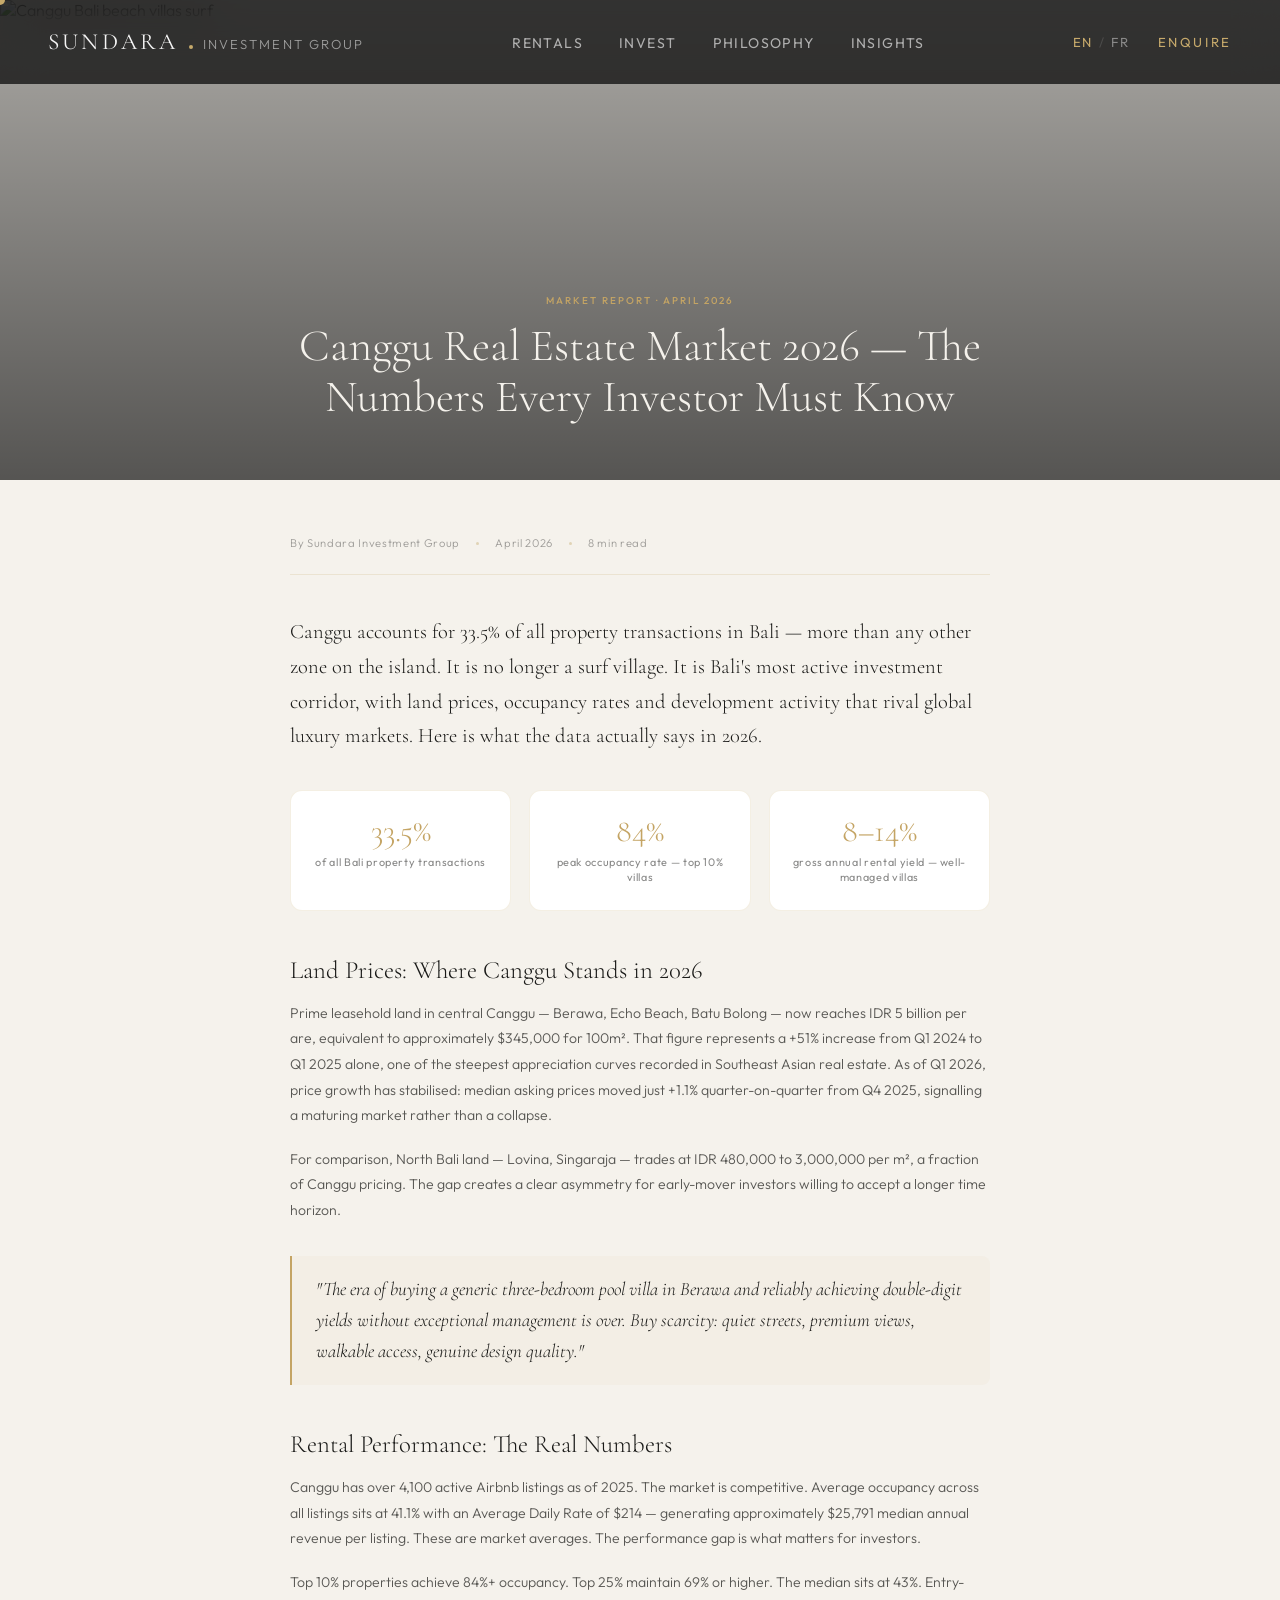
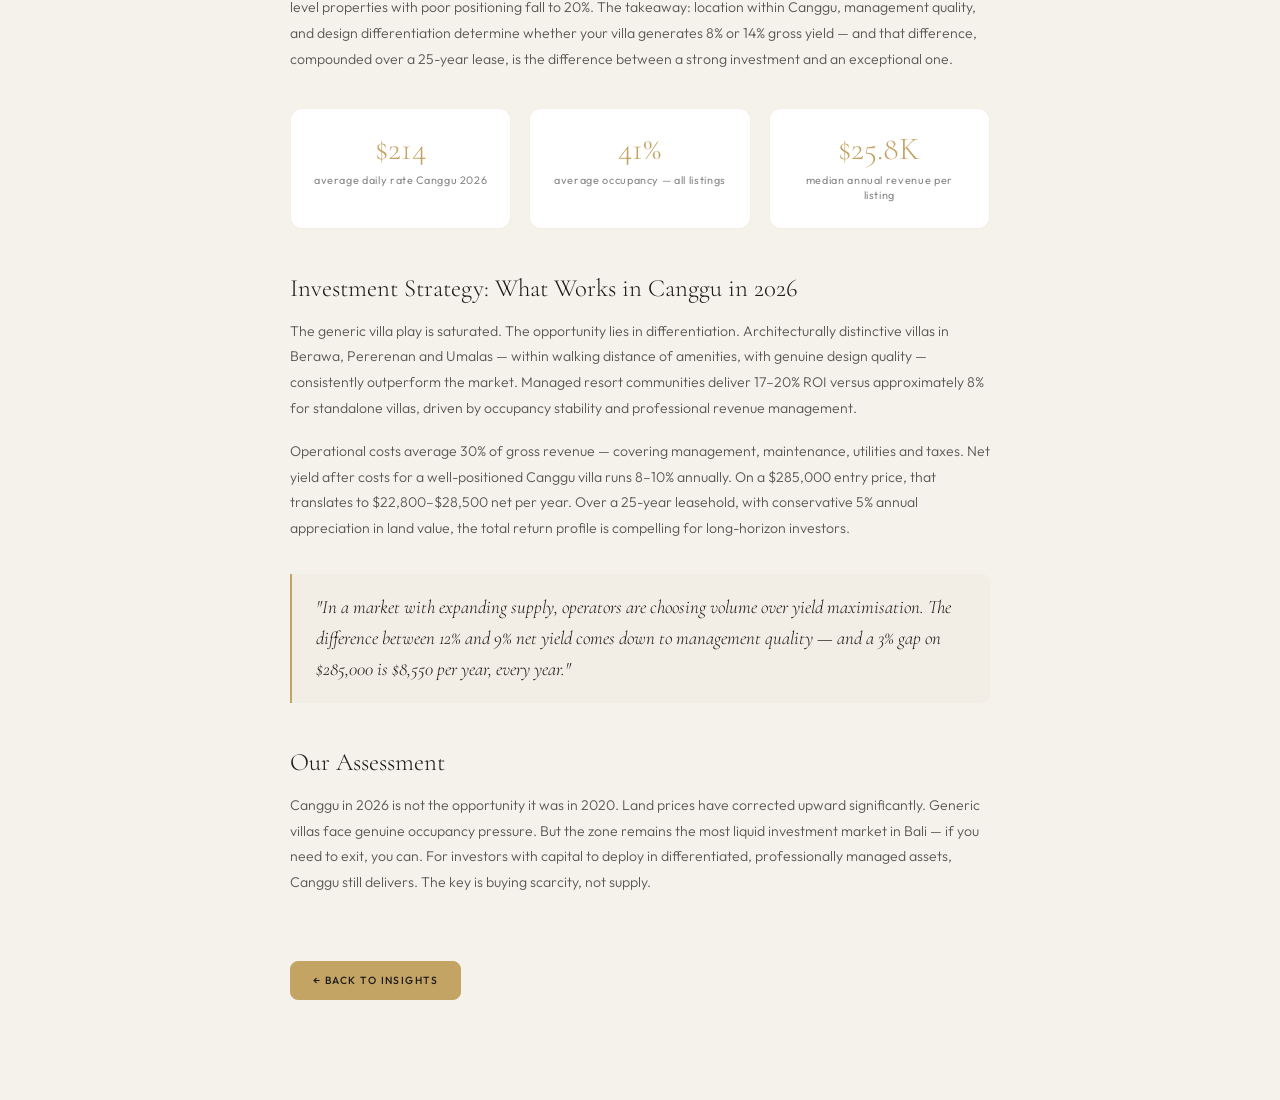
==== commit d3b5af15: "feat: sprint1 — defer scripts, favicon SVG, og:image toutes pages, robots.txt, sitemap.xml, 404.html" ====
--- a/blog-canggu-2026.html
+++ b/blog-canggu-2026.html
@@ -13,6 +13,8 @@
   <link rel="preconnect" href="https://fonts.gstatic.com" crossorigin/>
   <link href="https://fonts.googleapis.com/css2?family=Cormorant+Garamond:ital,wght@0,300;0,400;0,500;1,300;1,400;1,500&family=Outfit:wght@300;400;500;600&display=swap" rel="stylesheet"/>
   <link rel="stylesheet" href="css/styles.css"/>
+  <link rel="icon" type="image/svg+xml" href="favicon.svg">
+  <meta property="og:image" content="https://sundara-investment-group.vercel.app/images/hero-invest.jpg">
   <style>
 body { background: #f5f2ec; }
 .art-hero { position: relative; height: 480px; overflow: hidden; }
@@ -203,10 +205,8 @@
 
       <!-- Center links -->
       <ul class="nav-links" role="list">
-        <li><a href="rentals.html"><span class="lang-en-inline">Portfolio</span><span class="lang-fr-inline">Portfolio</span></a></li>
         <li><a href="rentals.html"><span class="lang-en-inline">Rentals</span><span class="lang-fr-inline">Locations</span></a></li>
-        <li><a href="index.html#why-bali"><span class="lang-en-inline">Opportunities</span><span class="lang-fr-inline">Opportunités</span></a></li>
-        <li><a href="index.html#process"><span class="lang-en-inline">Process</span><span class="lang-fr-inline">Processus</span></a></li>
+        <li><a href="invest.html"><span class="lang-en-inline">Invest</span><span class="lang-fr-inline">Investir</span></a></li>
         <li><a href="index.html#positioning"><span class="lang-en-inline">Philosophy</span><span class="lang-fr-inline">Philosophie</span></a></li>
         <li><a href="blog.html"><span class="lang-en-inline">Insights</span><span class="lang-fr-inline">Insights</span></a></li>
       </ul>
--- a/css/styles.css
+++ b/css/styles.css
@@ -60,7 +60,7 @@
 .eyebrow {
   font-family: var(--font-sans);
   font-weight: 400;
-  font-size: 0.72rem;
+  font-size: 0.82rem;
   letter-spacing: 0.25em;
   text-transform: uppercase;
   color: var(--gold);
@@ -91,9 +91,9 @@
 }
 
 .body-lg  { font-size: 1rem;   font-weight: 300; line-height: 1.7; }
-.body-md  { font-size: 0.9rem; font-weight: 300; line-height: 1.7; }
-.body-sm  { font-size: 0.8rem; font-weight: 300; line-height: 1.6; color: var(--text-sec); }
-.label-sm { font-size: 0.72rem; font-weight: 400; letter-spacing: 0.12em; }
+.body-md  { font-size: 1rem; font-weight: 300; line-height: 1.7; }
+.body-sm  { font-size: 0.9rem; font-weight: 300; line-height: 1.6; color: var(--text-sec); }
+.label-sm { font-size: 0.82rem; font-weight: 400; letter-spacing: 0.12em; }
 
 /* ─── SCROLL REVEAL ─── */
 .reveal {
@@ -184,7 +184,7 @@
 .nav-logo-sub {
   font-family: var(--font-sans);
   font-weight: 300;
-  font-size: 0.72rem;
+  font-size: 0.82rem;
   letter-spacing: 0.16em;
   color: rgba(245,245,245,0.55);
   text-transform: uppercase;
@@ -198,7 +198,7 @@
 .nav-links a {
   font-family: var(--font-sans);
   font-weight: 400;
-  font-size: 0.78rem;
+  font-size: 0.88rem;
   letter-spacing: 0.1em;
   text-transform: uppercase;
   color: rgba(245,245,245,0.65);
@@ -215,7 +215,7 @@
 }
 .nav-lang {
   font-family: var(--font-sans);
-  font-size: 0.72rem;
+  font-size: 0.82rem;
   font-weight: 400;
   letter-spacing: 0.12em;
   color: rgba(245,245,245,0.45);
@@ -233,7 +233,7 @@
 .nav-cta {
   font-family: var(--font-sans);
   font-weight: 400;
-  font-size: 0.72rem;
+  font-size: 0.82rem;
   letter-spacing: 0.2em;
   text-transform: uppercase;
   color: var(--gold);
@@ -352,7 +352,7 @@
 .hero-label {
   margin-bottom: 24px;
   font-family: var(--font-sans);
-  font-size: 0.72rem;
+  font-size: 0.82rem;
   font-weight: 400;
   letter-spacing: 0.3em;
   text-transform: uppercase;
@@ -381,7 +381,7 @@
 .hero-kpi {
   max-width: 560px;
   margin-top: 14px;
-  font-size: 0.8rem;
+  font-size: 0.88rem;
   font-weight: 300;
   line-height: 1.7;
   letter-spacing: 0.14em;
@@ -406,7 +406,7 @@
   padding: 0 28px;
   border-radius: 999px;
   font-family: var(--font-sans);
-  font-size: 0.72rem;
+  font-size: 0.82rem;
   font-weight: 400;
   letter-spacing: 0.22em;
   text-transform: uppercase;
@@ -507,7 +507,7 @@
 .positioning-sub {
   max-width: 420px;
   margin: 0 auto;
-  font-size: 0.82rem;
+  font-size: 0.92rem;
   color: var(--text-sec);
   line-height: 1.8;
 }
@@ -624,7 +624,7 @@
   margin-bottom: 14px;
 }
 .stat-copy {
-  font-size: 0.95rem;
+  font-size: 1rem;
   color: rgba(26,26,26,0.72);
   line-height: 1.75;
   margin: 0;
@@ -690,7 +690,7 @@
   align-items: center;
   gap: 10px;
   font-family: var(--font-sans);
-  font-size: 0.7rem;
+  font-size: 0.8rem;
   font-weight: 500;
   letter-spacing: 0.22em;
   text-transform: uppercase;
@@ -769,7 +769,7 @@
 }
 .villa-location {
   font-family: var(--font-sans);
-  font-size: 0.68rem;
+  font-size: 0.78rem;
   letter-spacing: 0.2em;
   text-transform: uppercase;
   color: rgba(255,255,255,0.66);
@@ -784,7 +784,7 @@
   line-height: 1.2;
 }
 .villa-specs {
-  font-size: 0.78rem;
+  font-size: 0.88rem;
   color: rgba(255,255,255,0.7);
   margin-bottom: 0;
   line-height: 1.7;
@@ -798,7 +798,7 @@
 }
 .villa-price {
   font-family: var(--font-sans);
-  font-size: 0.84rem;
+  font-size: 0.95rem;
   font-weight: 600;
   letter-spacing: 0.18em;
   text-transform: uppercase;
@@ -812,7 +812,7 @@
 }
 .villa-cta {
   font-family: var(--font-sans);
-  font-size: 0.72rem;
+  font-size: 0.82rem;
   font-weight: 400;
   letter-spacing: 0.12em;
   color: var(--gold);
@@ -1002,7 +1002,7 @@
 .selection-desc {
   max-width: 340px;
   color: rgba(245,245,245,0.45);
-  font-size: 0.85rem;
+  font-size: 0.95rem;
   line-height: 1.75;
 }
 
@@ -1052,7 +1052,7 @@
   backdrop-filter: blur(12px);
   -webkit-backdrop-filter: blur(12px);
   padding: 7px 12px;
-  font-size: 0.62rem;
+  font-size: 0.75rem;
   font-weight: 500;
   letter-spacing: 0.2em;
   text-transform: uppercase;
@@ -1062,7 +1062,7 @@
 }
 .sel-card-body { padding: 24px; }
 .sel-card-location {
-  font-size: 0.68rem;
+  font-size: 0.78rem;
   letter-spacing: 0.18em;
   text-transform: uppercase;
   color: rgba(42,42,42,0.42);
@@ -1099,7 +1099,7 @@
   margin-bottom: 8px;
 }
 .metric-label {
-  font-size: 0.62rem;
+  font-size: 0.75rem;
   color: rgba(198,169,107,0.92);
   letter-spacing: 0.16em;
   text-transform: uppercase;
@@ -1262,7 +1262,7 @@
 }
 .process-left { position: sticky; top: 100px; }
 .process-left .display-lg { color: var(--text); margin-bottom: 28px; }
-.process-left p { color: var(--text-sec); font-size: 0.88rem; line-height: 1.8; }
+.process-left p { color: var(--text-sec); font-size: 0.98rem; line-height: 1.8; }
 
 .process-steps { display: flex; flex-direction: column; gap: 0; }
 .process-step {
@@ -1290,13 +1290,13 @@
 .step-title {
   font-family: var(--font-sans);
   font-weight: 500;
-  font-size: 0.9rem;
+  font-size: 1rem;
   letter-spacing: 0.04em;
   color: var(--text);
   margin-bottom: 8px;
 }
 .step-desc {
-  font-size: 0.82rem;
+  font-size: 0.92rem;
   color: var(--text-sec);
   line-height: 1.7;
 }
@@ -1349,7 +1349,7 @@
 }
 .cta-note {
   margin-top: 24px;
-  font-size: 0.76rem;
+  font-size: 0.86rem;
   color: rgba(245,245,245,0.35);
   letter-spacing: 0.08em;
 }
@@ -1389,7 +1389,7 @@
   max-width: 280px;
 }
 .footer-heading {
-  font-size: 0.68rem;
+  font-size: 0.78rem;
   font-weight: 400;
   letter-spacing: 0.2em;
   text-transform: uppercase;
@@ -1403,7 +1403,7 @@
   gap: 14px;
 }
 .footer-links a {
-  font-size: 0.8rem;
+  font-size: 0.88rem;
   color: rgba(245,245,245,0.45);
   text-decoration: none;
   transition: color 0.25s;
@@ -1425,7 +1425,7 @@
   gap: 16px;
 }
 .footer-copyright {
-  font-size: 0.72rem;
+  font-size: 0.82rem;
   color: rgba(245,245,245,0.2);
   letter-spacing: 0.06em;
 }
@@ -1434,7 +1434,7 @@
   gap: 24px;
 }
 .footer-bottom-links a {
-  font-size: 0.72rem;
+  font-size: 0.82rem;
   color: rgba(245,245,245,0.25);
   text-decoration: none;
   transition: color 0.25s;
@@ -1477,7 +1477,7 @@
   border: 2px solid #C6A96B;
   padding: 16px 36px;
   font-family: 'Outfit', sans-serif;
-  font-size: 11px;
+  font-size: 13px;
   font-weight: 500;
   letter-spacing: 0.22em;
   text-transform: uppercase;
@@ -1498,7 +1498,7 @@
   border: 1px solid rgba(198,169,107,0.5);
   padding: 14px 32px;
   font-family: 'Outfit', sans-serif;
-  font-size: 11px;
+  font-size: 13px;
   font-weight: 400;
   letter-spacing: 0.2em;
   text-transform: uppercase;
@@ -1554,7 +1554,7 @@
 .card-hover-text {
   color: #F5F5F5;
   font-family: 'Outfit', sans-serif;
-  font-size: 12px;
+  font-size: 13px;
   letter-spacing: 0.15em;
   text-transform: uppercase;
 }
@@ -1567,7 +1567,7 @@
   background: rgba(198,169,107,0.92);
   color: #131313;
   font-family: 'Outfit', sans-serif;
-  font-size: 9px;
+  font-size: 11px;
   font-weight: 600;
   letter-spacing: 0.18em;
   text-transform: uppercase;
@@ -1749,7 +1749,7 @@
   }
 
   .nav-logo-sub {
-    font-size: clamp(7px, 1.8vw, 10px) !important;
+    font-size: clamp(9px, 1.8vw, 12px) !important;
     letter-spacing: 0.05em !important;
     opacity: 0.65 !important;
     display: block !important;
@@ -1784,7 +1784,7 @@
     padding: 20px 24px;
   }
   .trust-item {
-    font-size: 10px;
+    font-size: 12px;
     letter-spacing: 0.1em;
   }
 }
@@ -1826,7 +1826,7 @@
 .r-nav-right { display: flex; align-items: center; gap: 24px; }
 .r-nav-back {
   font-family: var(--font-sans);
-  font-size: 10px;
+  font-size: 12px;
   text-transform: uppercase;
   letter-spacing: 0.18em;
   color: rgba(245,245,245,0.35);
@@ -1838,7 +1838,7 @@
 .cur-btn {
   background: none; border: none;
   font-family: var(--font-sans);
-  font-size: 10px; font-weight: 500;
+  font-size: 12px; font-weight: 500;
   letter-spacing: 0.15em; text-transform: uppercase;
   color: rgba(245,245,245,0.35);
   cursor: pointer; padding: 2px 0;
@@ -1846,7 +1846,7 @@
 }
 .cur-btn.active { color: var(--gold); }
 .cur-btn:hover  { color: rgba(198,169,107,0.7); }
-.cur-sep { color: rgba(255,255,255,0.15); font-size: 9px; user-select: none; }
+.cur-sep { color: rgba(255,255,255,0.15); font-size: 11px; user-select: none; }
 @media (max-width: 768px) {
   .cur-switch { display: none !important; }
   .r-nav-back { display: none; }
@@ -1879,7 +1879,7 @@
 }
 .rent-hero-label {
   font-family: var(--font-sans);
-  font-size: 9px; font-weight: 500;
+  font-size: 11px; font-weight: 500;
   letter-spacing: 0.30em; text-transform: uppercase;
   color: var(--gold); margin-bottom: 20px;
   display: flex; align-items: center; gap: 12px;
@@ -1910,7 +1910,7 @@
   background: none; border: none;
   border-bottom: 1px solid transparent;
   font-family: var(--font-sans);
-  font-size: 10px; font-weight: 400;
+  font-size: 12px; font-weight: 400;
   letter-spacing: 0.16em; text-transform: uppercase;
   color: rgba(255,255,255,0.38);
   cursor: pointer; padding: 2px 0 4px;
@@ -1919,7 +1919,7 @@
 .rent-cur-btn.active { color: var(--gold); border-bottom-color: var(--gold); }
 .rent-cur-btn:hover:not(.active) { color: rgba(255,255,255,0.75); }
 .rent-cur-sep {
-  color: rgba(255,255,255,0.18); font-size: 9px;
+  color: rgba(255,255,255,0.18); font-size: 11px;
   pointer-events: none; user-select: none;
 }
 
@@ -1940,7 +1940,7 @@
   border-bottom: 2px solid transparent;
   padding: 16px 22px;
   font-family: var(--font-sans);
-  font-size: 10px; font-weight: 500;
+  font-size: 12px; font-weight: 500;
   letter-spacing: 0.18em; text-transform: uppercase;
   color: #6B6560; cursor: pointer;
   transition: color 0.25s, border-color 0.25s;
@@ -1949,7 +1949,7 @@
 .rent-filter-tab.active { color: var(--gold); border-bottom-color: var(--gold); }
 .rent-filter-tab:hover:not(.active) { color: #1A1A1A; }
 .rent-filter-count {
-  font-family: var(--font-sans); font-size: 10px;
+  font-family: var(--font-sans); font-size: 12px;
   letter-spacing: 0.10em;
   color: rgba(107,101,96,0.55); white-space: nowrap;
 }
@@ -2000,7 +2000,7 @@
 .rv-card-badge {
   position: absolute; top: 14px; left: 14px; z-index: 2;
   font-family: var(--font-sans);
-  font-size: 0.65rem; font-weight: 500;
+  font-size: 0.75rem; font-weight: 500;
   letter-spacing: 0.13em; text-transform: uppercase;
   padding: 5px 10px; border-radius: 50px;
   backdrop-filter: blur(8px); -webkit-backdrop-filter: blur(8px);
@@ -2024,7 +2024,7 @@
 .rv-card:hover .rv-card-overlay { opacity: 1; }
 .rv-card-overlay-text {
   font-family: var(--font-sans);
-  font-size: 0.78rem; font-weight: 500;
+  font-size: 0.88rem; font-weight: 500;
   letter-spacing: 0.12em; text-transform: uppercase;
   color: #c4a464;
 }
@@ -2032,7 +2032,7 @@
 .rv-card-body { padding: 22px; }
 .rv-card-location {
   font-family: var(--font-sans);
-  font-size: 0.68rem; font-weight: 500;
+  font-size: 0.78rem; font-weight: 500;
   letter-spacing: 0.16em; text-transform: uppercase;
   color: #c4a464; margin-bottom: 8px;
 }
@@ -2043,13 +2043,13 @@
 }
 .rv-card-specs {
   font-family: var(--font-sans);
-  font-size: 0.76rem; font-weight: 300;
+  font-size: 0.86rem; font-weight: 300;
   color: rgba(240,235,224,0.42);
   letter-spacing: 0.04em; margin-bottom: 18px; line-height: 1.5;
 }
 .rv-card-price-label {
   font-family: var(--font-sans);
-  font-size: 9px; font-weight: 300;
+  font-size: 11px; font-weight: 300;
   letter-spacing: 0.12em; text-transform: uppercase;
   color: rgba(245,245,245,0.35); margin-bottom: 4px;
 }
@@ -2065,7 +2065,7 @@
   padding: 11px 18px; background: transparent;
   color: #f0ebe0; border: 1px solid rgba(240,235,224,0.22);
   border-radius: 8px; font-family: var(--font-sans);
-  font-size: 0.72rem; font-weight: 500;
+  font-size: 0.82rem; font-weight: 500;
   letter-spacing: 0.13em; text-transform: uppercase;
   text-decoration: none; cursor: pointer;
   transition: background 0.3s ease, border-color 0.3s ease, color 0.3s ease;
@@ -2102,7 +2102,7 @@
 }
 .rent-dark-cta-label {
   font-family: var(--font-sans);
-  font-size: 9px; font-weight: 500;
+  font-size: 11px; font-weight: 500;
   letter-spacing: 0.30em; text-transform: uppercase;
   color: var(--gold); margin-bottom: 20px;
 }
@@ -2113,7 +2113,7 @@
 }
 .rent-dark-cta-text {
   font-family: var(--font-sans);
-  font-size: 14px; font-weight: 300;
+  font-size: 15px; font-weight: 300;
   color: rgba(245,245,245,0.45);
   line-height: 1.75; margin-bottom: 48px;
 }
@@ -2129,7 +2129,7 @@
 }
 .rent-dark-stat-label {
   font-family: var(--font-sans);
-  font-size: 9px; font-weight: 400;
+  font-size: 11px; font-weight: 400;
   letter-spacing: 0.16em; text-transform: uppercase;
   color: rgba(245,245,245,0.35);
 }
@@ -2137,7 +2137,7 @@
   display: inline-block; padding: 16px 40px;
   background: transparent; color: var(--gold);
   border: 1px solid var(--gold); border-radius: 8px;
-  font-family: var(--font-sans); font-size: 10px; font-weight: 500;
+  font-family: var(--font-sans); font-size: 12px; font-weight: 500;
   letter-spacing: 0.14em; text-transform: uppercase;
   text-decoration: none; cursor: pointer;
   transition: background 0.3s ease;
@@ -2182,7 +2182,7 @@
 }
 .vd-hero-location {
   font-family: var(--font-sans);
-  font-size: 10px; font-weight: 500;
+  font-size: 12px; font-weight: 500;
   letter-spacing: 0.22em; text-transform: uppercase;
   color: var(--gold); margin-bottom: 14px;
   display: flex; align-items: center; gap: 10px;
@@ -2199,13 +2199,13 @@
 }
 .vd-hero-specs {
   font-family: var(--font-sans);
-  font-size: 13px; font-weight: 300;
+  font-size: 14px; font-weight: 300;
   color: rgba(245,245,245,0.55);
   letter-spacing: 0.06em; margin-bottom: 18px;
 }
 .vd-hero-price-wrap { display: flex; align-items: baseline; gap: 10px; }
 .vd-hero-price-label {
-  font-family: var(--font-sans); font-size: 10px; font-weight: 300;
+  font-family: var(--font-sans); font-size: 11px; font-weight: 300;
   letter-spacing: 0.14em; text-transform: uppercase;
   color: rgba(245,245,245,0.40);
 }
@@ -2230,16 +2230,16 @@
 }
 .vd-sticky-bar.visible { transform: translateY(0); pointer-events: auto; }
 .vd-sticky-name {
-  font-family: var(--font-serif); font-size: 20px; font-weight: 300;
+  font-family: var(--font-serif); font-size: 21px; font-weight: 300;
   color: var(--white); letter-spacing: -0.01em;
 }
 .vd-sticky-right { display: flex; align-items: center; gap: 24px; }
 .vd-sticky-price {
-  font-family: var(--font-serif); font-size: 20px; font-weight: 300;
+  font-family: var(--font-serif); font-size: 22px; font-weight: 300;
   color: var(--gold);
 }
 .vd-sticky-btn {
-  font-family: var(--font-sans); font-size: 9px; font-weight: 600;
+  font-family: var(--font-sans); font-size: 11px; font-weight: 600;
   letter-spacing: 0.18em; text-transform: uppercase;
   color: #111111; background: var(--gold);
   border: none; border-radius: 6px; padding: 10px 20px;
@@ -2278,7 +2278,7 @@
 @media (max-width: 960px) { .vd-detail { grid-template-columns: 1fr; } }
 
 .vd-section-label {
-  font-family: var(--font-sans); font-size: 9px; font-weight: 500;
+  font-family: var(--font-sans); font-size: 11px; font-weight: 500;
   letter-spacing: 0.26em; text-transform: uppercase;
   color: var(--gold); margin-bottom: 16px;
   display: flex; align-items: center; gap: 12px;
@@ -2288,7 +2288,7 @@
   background: var(--gold); flex-shrink: 0;
 }
 .vd-description {
-  font-family: var(--font-sans); font-size: 15px; font-weight: 300;
+  font-family: var(--font-sans); font-size: 16px; font-weight: 300;
   color: #4A4540; line-height: 1.85; margin-bottom: 48px;
 }
 .vd-specs-grid {
@@ -2303,14 +2303,14 @@
   color: #1A1A1A; line-height: 1; margin-bottom: 6px;
 }
 .vd-spec-key {
-  font-family: var(--font-sans); font-size: 9px; font-weight: 400;
+  font-family: var(--font-sans); font-size: 11px; font-weight: 400;
   letter-spacing: 0.18em; text-transform: uppercase; color: #8A8278;
 }
 @media (max-width: 600px) { .vd-specs-grid { grid-template-columns: repeat(2,1fr); } }
 .vd-amenities { display: grid; grid-template-columns: 1fr 1fr; gap: 10px 32px; }
 .vd-amenity {
   display: flex; align-items: center; gap: 10px;
-  font-family: var(--font-sans); font-size: 12px; font-weight: 300;
+  font-family: var(--font-sans); font-size: 14px; font-weight: 300;
   color: #4A4540; line-height: 1.5;
 }
 .vd-amenity::before {
@@ -2325,7 +2325,7 @@
   position: sticky; top: 88px; height: fit-content;
 }
 .vd-book-price-label {
-  font-family: var(--font-sans); font-size: 9px; font-weight: 400;
+  font-family: var(--font-sans); font-size: 11px; font-weight: 400;
   letter-spacing: 0.20em; text-transform: uppercase;
   color: rgba(198,169,107,0.6); margin-bottom: 6px;
 }
@@ -2336,7 +2336,7 @@
 }
 .vd-book-price.updating { opacity: 0; transform: scale(0.95); }
 .vd-book-price-night {
-  font-family: var(--font-sans); font-size: 11px; font-weight: 300;
+  font-family: var(--font-sans); font-size: 13px; font-weight: 300;
   color: rgba(245,245,245,0.35); margin-bottom: 24px;
 }
 .vd-book-divider {
@@ -2348,11 +2348,11 @@
   align-items: center; margin-bottom: 14px;
 }
 .vd-book-row-label {
-  font-family: var(--font-sans); font-size: 11px; font-weight: 300;
+  font-family: var(--font-sans); font-size: 12px; font-weight: 300;
   color: rgba(245,245,245,0.40); letter-spacing: 0.06em;
 }
 .vd-book-row-val {
-  font-family: var(--font-sans); font-size: 11px; font-weight: 400;
+  font-family: var(--font-sans); font-size: 13px; font-weight: 400;
   color: rgba(245,245,245,0.75); letter-spacing: 0.04em;
 }
 .vd-book-cta {
@@ -2360,14 +2360,14 @@
   padding: 16px; margin-top: 24px;
   background: var(--gold); color: #111111;
   border: none; border-radius: 8px;
-  font-family: var(--font-sans); font-size: 10px; font-weight: 600;
+  font-family: var(--font-sans); font-size: 12px; font-weight: 600;
   letter-spacing: 0.18em; text-transform: uppercase;
   text-decoration: none; cursor: pointer;
   transition: opacity 0.25s, transform 0.25s;
 }
 .vd-book-cta:hover { opacity: 0.85; transform: translateY(-1px); }
 .vd-book-note {
-  font-family: var(--font-sans); font-size: 10px; font-weight: 300;
+  font-family: var(--font-sans); font-size: 11px; font-weight: 300;
   color: rgba(245,245,245,0.25); text-align: center;
   margin-top: 12px; line-height: 1.6;
 }
@@ -2388,7 +2388,7 @@
 /* --- Layout --- */
 .vd-body {
   background: #F5F0E8;
-  padding: 80px 5% 100px;
+  padding: 0;
 }
 
 .vd-detail {
@@ -2398,22 +2398,25 @@
   max-width: 1200px;
   margin: 0 auto;
   align-items: start;
+  padding: 72px 5% 80px;
+  box-sizing: border-box;
 }
 
 @media (max-width: 960px) {
   .vd-detail {
     grid-template-columns: 1fr;
     gap: 40px;
+    padding: 48px 20px 60px;
   }
   .vd-body {
-    padding: 48px 5% 60px;
+    padding: 0;
   }
 }
 
 /* --- Section label --- */
 .vd-section-label {
   font-family: 'Outfit', sans-serif;
-  font-size: 10px;
+  font-size: 11px;
   font-weight: 500;
   letter-spacing: 0.18em;
   text-transform: uppercase;
@@ -2426,7 +2429,7 @@
 /* --- Description --- */
 .vd-description {
   font-family: 'Outfit', sans-serif;
-  font-size: 15px;
+  font-size: 16px;
   font-weight: 300;
   line-height: 1.85;
   color: #4a4540;
@@ -2474,7 +2477,7 @@
 
 .vd-spec-key {
   font-family: 'Outfit', sans-serif;
-  font-size: 9px;
+  font-size: 11px;
   font-weight: 500;
   letter-spacing: 0.16em;
   text-transform: uppercase;
@@ -2492,7 +2495,7 @@
 
 .vd-amenity {
   font-family: 'Outfit', sans-serif;
-  font-size: 11px;
+  font-size: 14px;
   font-weight: 400;
   letter-spacing: 0.06em;
   color: #5a5450;
@@ -2523,7 +2526,7 @@
 
 .vd-book-price-label {
   font-family: 'Outfit', sans-serif;
-  font-size: 10px;
+  font-size: 11px;
   font-weight: 500;
   letter-spacing: 0.16em;
   text-transform: uppercase;
@@ -2543,7 +2546,7 @@
 
 .vd-book-price-night {
   font-family: 'Outfit', sans-serif;
-  font-size: 11px;
+  font-size: 13px;
   color: rgba(255,255,255,0.35);
   letter-spacing: 0.1em;
   margin: 6px 0 0;
@@ -2569,7 +2572,7 @@
 
 .vd-book-row-label {
   font-family: 'Outfit', sans-serif;
-  font-size: 11px;
+  font-size: 12px;
   font-weight: 400;
   letter-spacing: 0.08em;
   color: rgba(255,255,255,0.38);
@@ -2592,7 +2595,7 @@
   background: #C6A96B;
   color: #111111;
   font-family: 'Outfit', sans-serif;
-  font-size: 11px;
+  font-size: 12px;
   font-weight: 600;
   letter-spacing: 0.14em;
   text-transform: uppercase;
@@ -2612,7 +2615,7 @@
 
 .vd-book-note {
   font-family: 'Outfit', sans-serif;
-  font-size: 10px;
+  font-size: 11px;
   color: rgba(255,255,255,0.28);
   text-align: center;
   margin: 14px 0 0;
@@ -2625,7 +2628,8 @@
   background: #f7f4ef;
   border-radius: 20px;
   padding: 48px 40px;
-  margin: 40px auto;
+  margin: 0 auto;
+  padding-top: 0;
 }
 
 .vd-related-title {
@@ -2670,3 +2674,114 @@
     font-size: 1.3rem;
   }
 }
+
+/* ─── INVEST HERO ─── */
+.inv-hero{position:relative;height:100vh;min-height:620px;display:flex;align-items:center;overflow:hidden}
+.inv-hero-bg{position:absolute;inset:0;background-image:url('../images/hero-invest.jpg');background-size:cover;background-position:center 35%}
+.inv-hero-overlay{position:absolute;inset:0;background:linear-gradient(135deg,rgba(0,0,0,0.75) 0%,rgba(0,0,0,0.40) 100%)}
+.inv-hero-inner{position:relative;z-index:2;max-width:1200px;margin:0 auto;padding:0 6%;width:100%}
+.inv-eyebrow{font-family:'Outfit',sans-serif;font-size: 13px;font-weight:500;letter-spacing:0.20em;text-transform:uppercase;color:#C6A96B;margin:0 0 20px}
+.inv-hero-title{font-family:'Cormorant Garamond',serif;font-size:clamp(40px,6vw,78px);font-weight:300;color:#fff;line-height:1.0;margin:0 0 24px;max-width:680px}
+.inv-hero-title em{font-style:italic;color:#D4B87A}
+.inv-hero-sub{font-family:'Outfit',sans-serif;font-size: 16px;font-weight:300;color:rgba(255,255,255,0.60);line-height:1.7;margin:0 0 36px;max-width:500px}
+.inv-hero-ctas{display:flex;gap:14px;flex-wrap:wrap;margin-bottom:28px}
+.inv-btn-gold{display:inline-block;padding:15px 34px;background:#C6A96B;color:#111;font-family:'Outfit',sans-serif;font-size: 13px;font-weight:600;letter-spacing:0.14em;text-transform:uppercase;text-decoration:none;border-radius:4px;box-shadow:0 10px 28px rgba(198,169,107,0.28);transition:all 0.3s}
+.inv-btn-gold:hover{background:#b99c5f;transform:translateY(-2px);box-shadow:0 16px 36px rgba(198,169,107,0.35)}
+.inv-btn-ghost{display:inline-block;padding:15px 34px;background:transparent;color:rgba(255,255,255,0.80);font-family:'Outfit',sans-serif;font-size: 13px;font-weight:500;letter-spacing:0.14em;text-transform:uppercase;text-decoration:none;border-radius:4px;border:1px solid rgba(255,255,255,0.25);transition:all 0.3s}
+.inv-btn-ghost:hover{border-color:rgba(255,255,255,0.55);color:#fff;transform:translateY(-2px)}
+.inv-model-cta--ghost{background:#C6A96B;color:#111111;border:1px solid rgba(171,144,86,0.30);box-shadow:0 10px 24px rgba(198,169,107,0.22)}
+.inv-model-cta--ghost:hover{background:#b99c5f;border-color:rgba(171,144,86,0.40);transform:translateY(-2px);box-shadow:0 16px 32px rgba(198,169,107,0.30)}
+.inv-hero-trust{font-family:'Outfit',sans-serif;font-size: 13px;color:rgba(255,255,255,0.32);letter-spacing:0.08em}
+
+/* ─── INVEST SECTIONS ─── */
+.inv-values{background:#0B0B0B;padding:72px 6%;border-bottom:1px solid rgba(198,169,107,0.10)}
+.inv-values-grid{max-width:1200px;margin:0 auto;display:grid;grid-template-columns:1fr auto 1fr auto 1fr;align-items:start}
+.inv-val-sep{width:1px;height:70px;background:rgba(198,169,107,0.18);margin:4px 52px 0}
+.inv-val-num{font-family:'Cormorant Garamond',serif;font-size:52px;font-weight:300;color:#C6A96B;line-height:1;margin-bottom:10px}
+.inv-val-title{font-family:'Outfit',sans-serif;font-size: 13px;font-weight:600;letter-spacing:0.14em;text-transform:uppercase;color:#f2f2f2;margin-bottom:10px}
+.inv-val-desc{font-family:'Outfit',sans-serif;font-size: 14px;font-weight:300;color:rgba(255,255,255,0.42);line-height:1.7;margin:0;max-width:260px}
+@media(max-width:900px){.inv-values-grid{grid-template-columns:1fr;gap:36px}.inv-val-sep{display:none}}
+
+.inv-models{background:#F5F0E8;padding:88px 6%}
+.inv-wrap{max-width:1200px;margin:0 auto}
+.inv-sec-head{margin-bottom:56px}
+.inv-sec-title{font-family:'Cormorant Garamond',serif;font-size:clamp(30px,4vw,50px);font-weight:300;color:#1A1A1A;margin:12px 0 0;line-height:1.1}
+.inv-models-grid{display:grid;grid-template-columns:1fr 1fr;gap:20px}
+@media(max-width:768px){.inv-models-grid{grid-template-columns:1fr}}
+.inv-model{background:#111;border:1px solid rgba(198,169,107,0.15);border-radius:12px;padding:44px 36px;position:relative;transition:border-color 0.3s,transform 0.3s}
+.inv-model:hover{border-color:rgba(198,169,107,0.35);transform:translateY(-4px)}
+.inv-model-tag{position:absolute;top:-1px;left:36px;background:#C6A96B;color:#111;font-family:'Outfit',sans-serif;font-size: 11px;font-weight:700;letter-spacing:0.16em;text-transform:uppercase;padding:5px 12px;border-radius:0 0 6px 6px}
+.inv-model-name{font-family:'Cormorant Garamond',serif;font-size:40px;font-weight:300;color:#fff;margin:0 0 6px}
+.inv-model-sub{font-family:'Outfit',sans-serif;font-size: 13px;color:rgba(255,255,255,0.35);letter-spacing:0.08em;margin:0}
+.inv-divider{height:1px;background:rgba(198,169,107,0.14);margin:24px 0}
+.inv-model-desc{font-family:'Outfit',sans-serif;font-size:13px;font-weight:300;color:rgba(255,255,255,0.52);line-height:1.8;margin:0 0 24px}
+.inv-model-list{list-style:none;padding:0;margin:0 0 32px}
+.inv-model-list li{font-family:'Outfit',sans-serif;font-size: 14px;color:rgba(255,255,255,0.72);padding:9px 0 9px 18px;border-bottom:1px solid rgba(255,255,255,0.05);position:relative}
+.inv-model-list li::before{content:'';position:absolute;left:0;top:50%;transform:translateY(-50%);width:6px;height:1px;background:#C6A96B}
+
+.inv-opps{background:#0B0B0B;padding:88px 6%}
+.inv-opps-grid{display:grid;grid-template-columns:repeat(3,1fr);gap:20px;align-items:start}
+@media(max-width:960px){.inv-opps-grid{grid-template-columns:1fr}}
+@media(min-width:600px) and (max-width:960px){.inv-opps-grid{grid-template-columns:1fr 1fr}}
+.inv-opp{background:#141414;border:1px solid rgba(198,169,107,0.13);border-radius:10px;overflow:hidden;transition:border-color 0.3s,transform 0.3s,box-shadow 0.3s}
+.inv-opp:hover{border-color:rgba(198,169,107,0.30);transform:translateY(-4px);box-shadow:0 20px 50px rgba(0,0,0,0.28)}
+.inv-opp-img{position:relative;aspect-ratio:16/10;overflow:hidden}
+.inv-opp-img img{width:100%;height:100%;object-fit:cover;transition:transform 0.6s}
+.inv-opp:hover .inv-opp-img img{transform:scale(1.05)}
+.inv-opp-badge{position:absolute;top:12px;left:12px;background:rgba(198,169,107,0.14);border:1px solid rgba(198,169,107,0.34);color:#C6A96B;font-family:'Outfit',sans-serif;font-size: 11px;font-weight:600;letter-spacing:0.14em;text-transform:uppercase;padding:4px 10px;border-radius:999px}
+.inv-opp-body{padding:24px}
+.inv-opp-loc{font-family:'Outfit',sans-serif;font-size: 11px;font-weight:500;letter-spacing:0.16em;text-transform:uppercase;color:#C6A96B;margin:0 0 6px}
+.inv-opp-name{font-family:'Cormorant Garamond',serif;font-size:22px;font-weight:300;color:#f2f2f2;margin:0 0 18px;line-height:1.2}
+.inv-opp-kpis{display:grid;grid-template-columns:repeat(3,1fr);gap:2px;background:rgba(198,169,107,0.10);border-radius:6px;overflow:hidden;margin-bottom:20px}
+.inv-kpi{background:#1a1a1a;padding:14px 10px;text-align:center}
+.inv-kpi-val{display:block;font-family:'Cormorant Garamond',serif;font-size:20px;font-weight:300;color:#C6A96B;line-height:1;margin-bottom:5px}
+.inv-kpi-lbl{display:block;font-family:'Outfit',sans-serif;font-size: 11px;font-weight:500;letter-spacing:0.12em;text-transform:uppercase;color:rgba(255,255,255,0.32)}
+.inv-opp-cta{display:block;width:100%;padding:12px;background:transparent;border:1px solid rgba(198,169,107,0.28);color:#C6A96B;font-family:'Outfit',sans-serif;font-size: 12px;font-weight:600;letter-spacing:0.12em;text-transform:uppercase;text-align:center;text-decoration:none;border-radius:5px;transition:all 0.3s}
+.inv-opp-cta:hover{background:rgba(198,169,107,0.08);border-color:#C6A96B;transform:translateY(-1px)}
+
+/* ─── INVEST PROCESS / FORM / BOTTOM CTA ─── */
+.inv-process{background:#F5F0E8;padding:88px 6%}
+.inv-steps{display:grid;grid-template-columns:repeat(4,1fr);gap:2px;background:rgba(198,169,107,0.12);border-radius:10px;overflow:hidden}
+@media(max-width:768px){.inv-steps{grid-template-columns:1fr 1fr}}
+@media(max-width:480px){.inv-steps{grid-template-columns:1fr}}
+.inv-step{background:#fff;padding:36px 28px;transition:background 0.3s}
+.inv-step:hover{background:#faf7f2}
+.inv-step-n{font-family:'Cormorant Garamond',serif;font-size:44px;font-weight:300;color:rgba(198,169,107,0.32);line-height:1;margin-bottom:18px}
+.inv-step-t{font-family:'Outfit',sans-serif;font-size: 13px;font-weight:600;letter-spacing:0.12em;text-transform:uppercase;color:#1A1A1A;margin:0 0 12px}
+.inv-step-d{font-family:'Outfit',sans-serif;font-size: 14px;font-weight:300;color:#6B6560;line-height:1.75;margin:0}
+
+.inv-form-sec{background:#0B0B0B;padding:88px 6%;border-top:1px solid rgba(198,169,107,0.10)}
+.inv-form-inner{display:grid;grid-template-columns:1fr 460px;gap:72px;align-items:center}
+@media(max-width:960px){.inv-form-inner{grid-template-columns:1fr;gap:44px}}
+.inv-form-title{font-family:'Cormorant Garamond',serif;font-size:clamp(30px,4vw,48px);font-weight:300;color:#fff;margin:14px 0 18px;line-height:1.1}
+.inv-form-title em{font-style:italic;color:#C6A96B}
+.inv-form-desc{font-family:'Outfit',sans-serif;font-size: 15px;font-weight:300;color:rgba(255,255,255,0.42);line-height:1.8;margin:0 0 32px;max-width:400px}
+.inv-form-stats{display:flex;gap:36px}
+.inv-stat-n{display:block;font-family:'Cormorant Garamond',serif;font-size:30px;font-weight:300;color:#C6A96B;line-height:1}
+.inv-stat-l{display:block;font-family:'Outfit',sans-serif;font-size: 11px;font-weight:400;letter-spacing:0.10em;text-transform:uppercase;color:rgba(255,255,255,0.32);margin-top:4px}
+.inv-form-right{background:#FFFFFF;border:1px solid rgba(198,169,107,0.20);border-radius:10px;padding:36px 32px}
+.inv-form-right .inv-form-hint{color:#4a4540}
+.inv-form-right .inv-form-note{color:#888}
+.inv-form-hint{font-family:'Outfit',sans-serif;font-size: 14px;font-weight:300;color:rgba(255,255,255,0.48);line-height:1.7;margin:0 0 22px}
+.inv-form-note{font-family:'Outfit',sans-serif;font-size: 11px;color:rgba(255,255,255,0.26);text-align:center;letter-spacing:0.06em;margin:0}
+
+.inv-bottom-cta{position:relative;padding:120px 6%;text-align:center;background-image:url('../images/bali-coast.jpg');background-size:cover;background-position:center center;background-attachment:scroll}
+.inv-bottom-overlay{position:absolute;inset:0;background:rgba(0,0,0,0.62)}
+.inv-bottom-inner{position:relative;z-index:2;max-width:640px;margin:0 auto}
+.inv-bottom-line{width:40px;height:1px;background:rgba(198,169,107,0.50);margin:0 auto 36px}
+.inv-bottom-title{font-family:'Cormorant Garamond',serif;font-size:clamp(34px,5vw,58px);font-weight:300;color:#fff;margin:16px 0 18px;line-height:1.05}
+.inv-bottom-desc{font-family:'Outfit',sans-serif;font-size: 15px;font-weight:300;color:rgba(255,255,255,0.52);line-height:1.7;margin:0 0 36px}
+
+/* ─── INDEX INVEST TEASER ─── */
+.idx-inv-teaser{background:#F5F0E8;padding:88px 6%;border-top:1px solid rgba(198,169,107,0.14)}
+.idx-inv-inner{max-width:1200px;margin:0 auto;display:grid;grid-template-columns:1fr 1fr;gap:72px;align-items:center}
+@media(max-width:768px){.idx-inv-inner{grid-template-columns:1fr;gap:36px}.idx-inv-img{order:-1}}
+.idx-inv-title{font-family:'Cormorant Garamond',serif;font-size:clamp(30px,4vw,50px);font-weight:300;color:#1A1A1A;margin:14px 0 18px;line-height:1.1}
+.idx-inv-desc{font-family:'Outfit',sans-serif;font-size:14px;font-weight:300;color:#6B6560;line-height:1.8;margin:0 0 32px}
+.idx-inv-img{border-radius:8px;overflow:hidden;aspect-ratio:4/3;border:1px solid rgba(198,169,107,0.14)}
+.idx-inv-img img{width:100%;height:100%;object-fit:cover;transition:transform 0.6s}
+.idx-inv-img:hover img{transform:scale(1.04)}
+
+.inv-proof-pills{display:flex;flex-wrap:wrap;gap:10px;margin-bottom:40px}
+.inv-proof-pills .pill{display:inline-flex;align-items:center;background:#1a1a1a;color:#ffffff;border-radius:12px;padding:6px 12px;font-family:'Outfit',sans-serif;font-size:0.85rem;font-weight:500;letter-spacing:0.06em;transition:transform 0.25s ease,filter 0.25s ease;cursor:default}
+.inv-proof-pills .pill:hover{transform:translateY(-2px);filter:brightness(1.12)}
